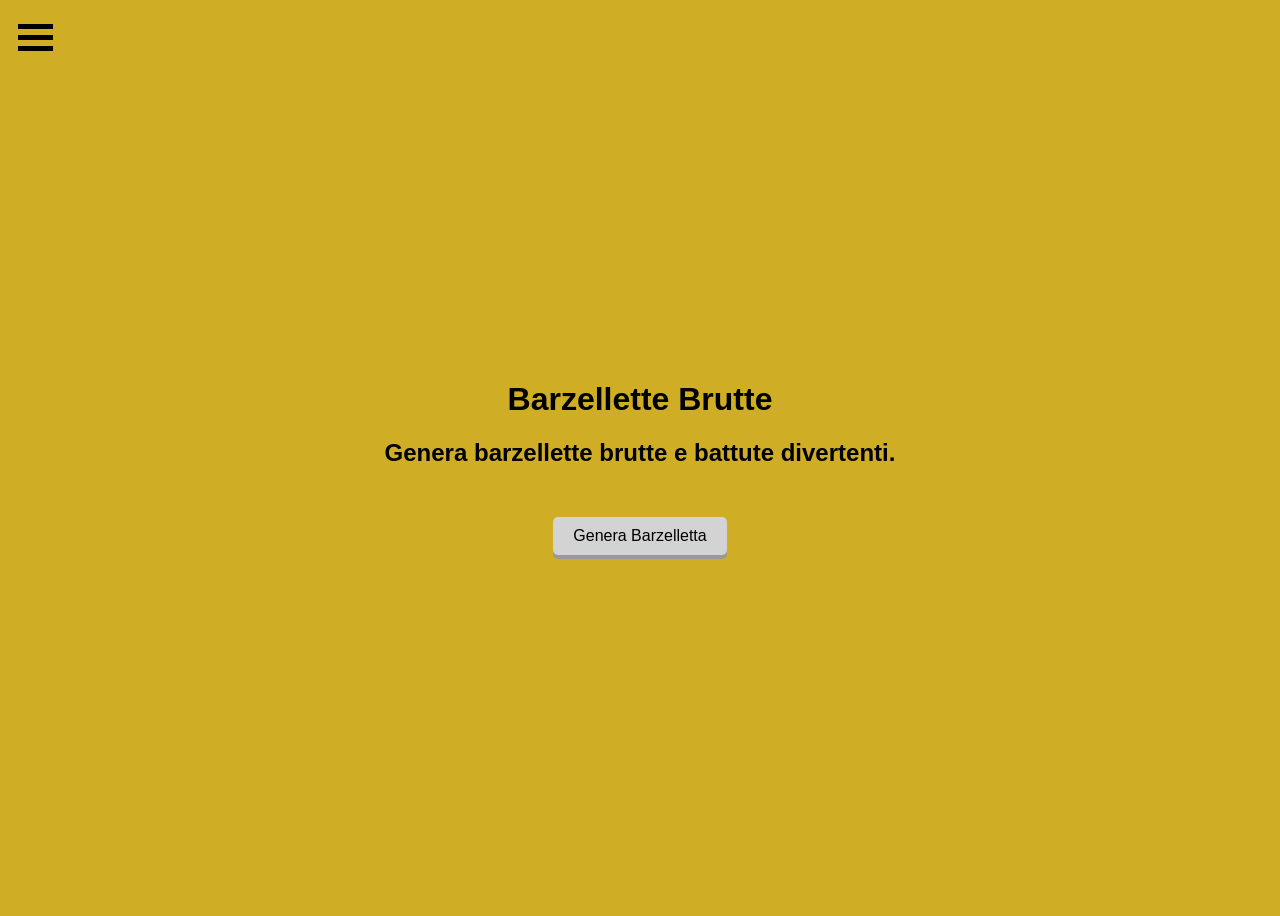
==== index.html @ 1746b059 "Merge pull request #1 from AmazingCreatures/main Merge" ====
<!DOCTYPE html>
<html lang="it">
<head>
    <meta charset="UTF-8">
    <meta http-equiv="X-UA-Compatible" content="IE=edge">
    <meta name="viewport" content="width=device-width, initial-scale=1.0">
    <meta name="description" content="barzellette brutte divertenti freddure squallide.">
    <title>Barzellette Brutte – Battute divertenti in un click</title>
    <link rel="stylesheet" type="text/css" href="style.css">
    <link rel="icon" href="https://raw.githubusercontent.com/AmazingCreatures/BarzelletteBrutte/main/favicon.ico" type="image/x-icon">
    <meta property="og:title" content="Barzellette Brutte">
    <meta property="og:type" content="website">
    <meta property="og:url" content="https://barzellettebrutte.it">
    <meta property="og:image" content="https://raw.githubusercontent.com/AmazingCreatures/BarzelletteBrutte/main/Logo.jpg">
    <meta property="og:description" content="Barzellette Brutte, freddure e battute divertenti">
    <script type="application/ld+json">
    {
      "@context": "https://schema.org",
      "@type": "Organization",
      "url": "https://barzellettebrutte.it",
      "logo": "https://raw.githubusercontent.com/AmazingCreatures/BarzelletteBrutte/main/favicon.ico"
    }
    </script>
</head>
<body>
    <div class="menu-container">
    <div class="menu-button" onclick="toggleMenu()">
        <div class="bar1"></div>
        <div class="bar2"></div>
        <div class="bar3"></div>
    </div>
    <div id="menu" class="menu">
        <a href="index.html">Home</a>
        <a href="books.html">Libri</a>
        <a href="merch.html">Merchandise</a>
    </div>
</div>
    
    <div class="container">
        <div class="title-subtitle">
            <h1>Barzellette Brutte</h1>
            <h2>Genera barzellette brutte e battute divertenti.</h2>
        </div>
        <div class="button-container">
            <button onclick="showMessage()">Genera Barzelletta</button>
            <div id="message"></div>
        </div>
    </div>
    

    <script>
        async function readTextFile(file) {
            const response = await fetch(file);
            const text = await response.text();
            return text.split('\n');
        }

        async function showMessage() {
            const phrases = await readTextFile('barzellette.txt');
            const randomIndex = Math.floor(Math.random() * phrases.length);
            const message = phrases[randomIndex].trim();

            const messageElement = document.getElementById('message');
            messageElement.textContent = message;
            messageElement.style.display = 'block';
        }
    </script>
</body>
</html>
---- style.css ----
body {
    font-family: Arial, sans-serif;
    background-color: #cfad25; /* Cambia il colore di sfondo a giallo pastello */  /* altro colore esadecimale: FFCC00 */
}

button {
    padding: 10px 20px;
    font-size: 16px;
    cursor: pointer;
    background-color: #D3D3D3; /* Light gray */
    color: black; /* Changed text color to black */
    border: none;
    border-radius: 5px;
    box-shadow: 0 4px #999;
}

button:hover {
    background-color: #C0C0C0; /* Slightly darker gray for hover effect */
}

button:active {
    background-color: #A9A9A9; /* Even darker gray for active state */
    box-shadow: 0 2px #666;
    transform: translateY(2px);
}

#message {
    display: none;
    margin-top: 20px;
    font-size: 20px;
    color: #333;
    text-align: center; /* Aggiunge centratura al testo del messaggio */
    width: 100%; /* Assicura che il messaggio prenda tutta la larghezza del contenitore */
}

.container {
    display: flex;
    justify-content: center;
    align-items: center;
    height: 100vh; /* Imposta l'altezza della pagina uguale all'altezza della viewport */
    flex-direction: column; /* Dispone il contenuto in colonna */
}

h1 {
    text-align: center;
    margin-top: 20px;
}

h2 {
    text-align: center;
    margin-top: 10px;
}

.title-subtitle {
    text-align: center;
    margin-bottom: 30px; /* Aggiunge spazio tra il titolo/sottotitolo e il bottone */
}

.button-container {
    display: flex;
    flex-direction: column;
    align-items: center;
}

/* Menù a tendina per navigare nelle sezioni del sito */
.menu-container {
    position: relative;
    width: 100%;
}

.menu-button {
    position: absolute;
    top: 10px;
    left: 10px;
    cursor: pointer;
}

.menu-button .bar1, .menu-button .bar2, .menu-button .bar3 {
    width: 35px;
    height: 5px;
    background-color: black;
    margin: 6px 0;
    transition: 0.4s;
}

.menu {
    position: fixed;
    top: 0;
    left: -250px;
    width: 250px;
    height: 100%;
    background-color: #333;
    overflow-x: hidden;
    transition: 0.5s;
    opacity: 0;
}

.menu a {
    padding: 10px 15px;
    text-decoration: none;
    font-size: 25px;
    color: white;
    display: block;
    transition: 0.3s;
}

.menu a:hover {
    background-color: #575757;
}
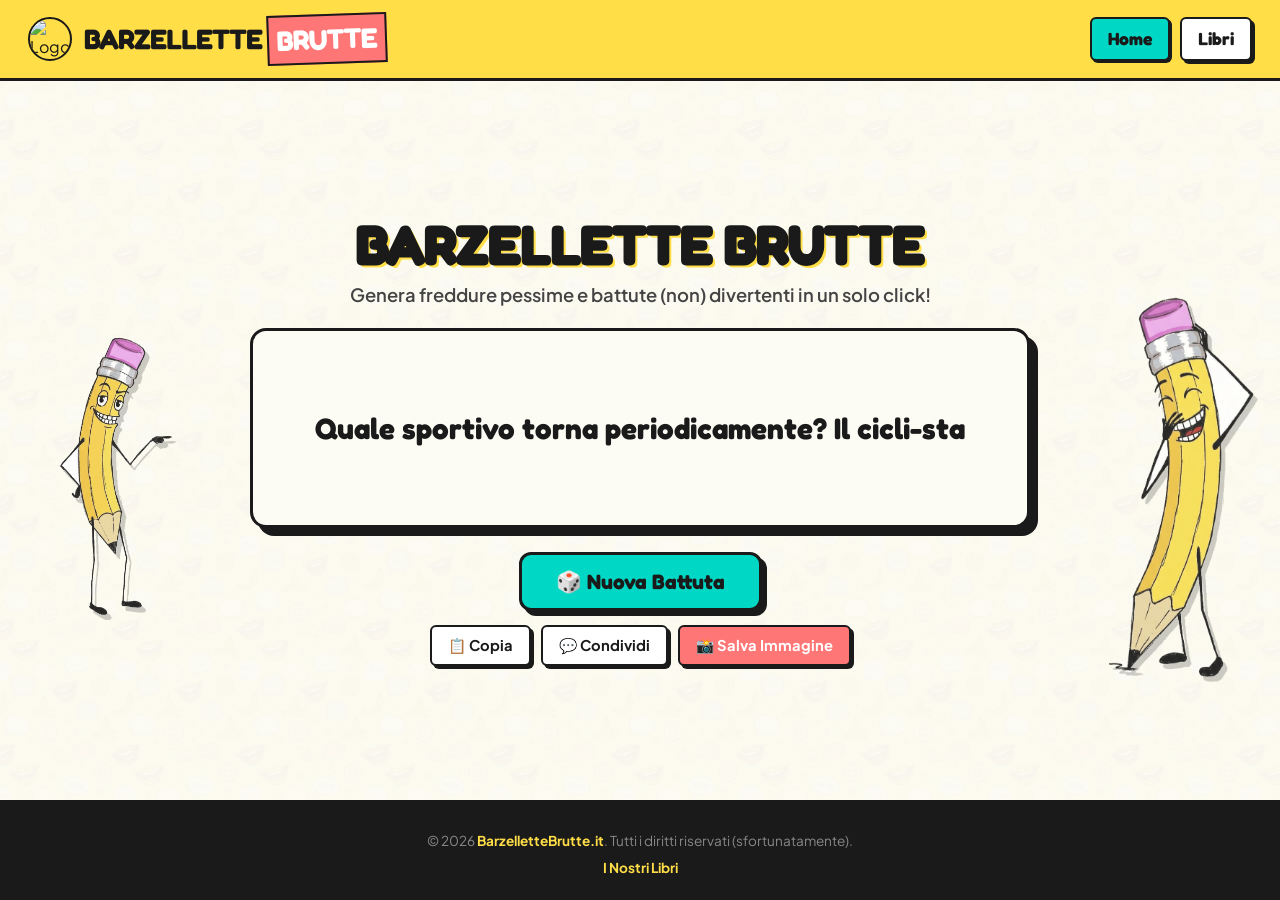
==== commit a80676be: "Revisione completa" ====
--- a/index.html
+++ b/index.html
@@ -1,18 +1,35 @@
 <!DOCTYPE html>
 <html lang="it">
 <head>
+    <!-- Banner per Consenso Cookies -->
+    <script id="usercentrics-cmp" src="https://app.usercentrics.eu/browser-ui/latest/loader.js" data-settings-id="cftNbXEeNOB7G-" async></script>
+
+    <!-- Google tag (gtag.js) -->
+    <script async src="https://www.googletagmanager.com/gtag/js?id=G-8D6NJQJT3Z"></script>
+    <script>
+    window.dataLayer = window.dataLayer || [];
+    function gtag(){dataLayer.push(arguments);}
+    gtag('js', new Date());
+    gtag('config', 'G-8D6NJQJT3Z');
+    </script>
+
     <meta charset="UTF-8">
     <meta http-equiv="X-UA-Compatible" content="IE=edge">
-    <meta name="viewport" content="width=device-width, initial-scale=1.0">
-    <meta name="description" content="barzellette brutte divertenti freddure squallide.">
+    <meta name="viewport" content="width=device-width, initial-scale=1.0, viewport-fit=cover">
+    <meta name="description" content="Generatore di barzellette brutte, battute divertenti in un click, freddure squallide e battute tristi.">
     <title>Barzellette Brutte – Battute divertenti in un click</title>
+    
     <link rel="stylesheet" type="text/css" href="style.css">
-    <link rel="icon" href="https://raw.githubusercontent.com/AmazingCreatures/BarzelletteBrutte/main/favicon.ico" type="image/x-icon">
+    <link rel="icon" href="favicon.ico" type="image/x-icon">
+    
+    <!-- OpenGraph per condivisione social -->
     <meta property="og:title" content="Barzellette Brutte">
     <meta property="og:type" content="website">
     <meta property="og:url" content="https://barzellettebrutte.it">
-    <meta property="og:image" content="https://raw.githubusercontent.com/AmazingCreatures/BarzelletteBrutte/main/Logo.jpg">
-    <meta property="og:description" content="Barzellette Brutte, freddure e battute divertenti">
+    <meta property="og:image" content="Logo.jpg">
+    <meta property="og:description" content="Barzellette Brutte, freddure e battute divertenti in un click!">
+    
+    <!-- Schema.org JSON-LD -->
     <script type="application/ld+json">
     {
       "@context": "https://schema.org",
@@ -22,48 +39,76 @@
     }
     </script>
 </head>
+
 <body>
-    <div class="menu-container">
-    <div class="menu-button" onclick="toggleMenu()">
-        <div class="bar1"></div>
-        <div class="bar2"></div>
-        <div class="bar3"></div>
+    <!-- Intestazione con pulsanti visibili -->
+    <header>
+        <div class="logo-container">
+            <img src="Logo.jpg" alt="Logo Barzellette Brutte" class="logo-img">
+            <a href="index.html" class="site-title">Barzellette <span>Brutte</span></a>
+        </div>
+        
+        <nav class="nav-links">
+            <a href="index.html" class="nav-link active">Home</a>
+            <a href="libri.html" class="nav-link">Libri</a>
+        </nav>
+    </header>
+
+    <!-- Matite Mascotte Laterali Scontornate nello Sfondo -->
+    <div class="mascot-side mascot-left">
+        <img src="matita_sinistra.png" alt="Mascotte Matita che indica la battuta" class="mascot-img">
     </div>
-    <div id="menu" class="menu">
-        <a href="index.html">Home</a>
-        <a href="books.html">Libri</a>
-        <a href="merch.html">Merchandise</a>
+    <div class="mascot-side mascot-right">
+        <img src="matita_destra.png" alt="Mascotte Matita che ride" class="mascot-img">
     </div>
-</div>
-    
-    <div class="container">
+
+    <!-- Contenuto Principale: Semplificato, Accattivante e Focalizzato -->
+    <main class="main-wrapper">
+
         <div class="title-subtitle">
             <h1>Barzellette Brutte</h1>
-            <h2>Genera barzellette brutte e battute divertenti.</h2>
+            <h2>Genera freddure pessime e battute (non) divertenti in un solo click!</h2>
         </div>
-        <div class="button-container">
-            <button onclick="showMessage()">Genera Barzelletta</button>
-            <div id="message"></div>
+
+        <!-- Scheda Pulita della Battuta -->
+        <div class="joke-card-clean">
+            <div id="message" class="joke-display">
+                <span class="placeholder-text">Caricamento della battuta...</span>
+            </div>
         </div>
-    </div>
-    
 
-    <script>
-        async function readTextFile(file) {
-            const response = await fetch(file);
-            const text = await response.text();
-            return text.split('\n');
-        }
+        <!-- Area Azioni Semplificata -->
+        <div class="actions-container">
+            <!-- Pulsante Principale Protagonista -->
+            <button class="btn btn-hero" onclick="showMessage()" title="Genera un'altra freddura">
+                <span>🎲 Nuova Battuta</span>
+            </button>
 
-        async function showMessage() {
-            const phrases = await readTextFile('barzellette.txt');
-            const randomIndex = Math.floor(Math.random() * phrases.length);
-            const message = phrases[randomIndex].trim();
+            <!-- Pulsanti Secondari Compatti -->
+            <div class="subtle-actions">
+                <button class="btn btn-subtle" onclick="copyJoke()" title="Copia negli appunti">
+                    <span>📋 Copia</span>
+                </button>
+                <button class="btn btn-subtle" onclick="shareJoke()" title="Condividi su WhatsApp o Social">
+                    <span>💬 Condividi</span>
+                </button>
+                <button class="btn btn-subtle btn-coral" onclick="downloadJokeImage()" title="Salva come immagine grafica">
+                    <span>📸 Salva Immagine</span>
+                </button>
+            </div>
+        </div>
 
-            const messageElement = document.getElementById('message');
-            messageElement.textContent = message;
-            messageElement.style.display = 'block';
-        }
-    </script>
+    </main>
+
+    <!-- Toast Notification -->
+    <div id="toast" class="toast">Testo copiato con successo! 📋</div>
+
+    <footer>
+        <p>&copy; 2026 <a href="index.html">BarzelletteBrutte.it</a>. Tutti i diritti riservati (sfortunatamente).</p>
+        <p><a href="libri.html">I Nostri Libri</a></p>
+    </footer>
+
+    <script src="barzellette_data.js"></script>
+    <script src="script.js"></script>
 </body>
 </html>
--- a/style.css
+++ b/style.css
@@ -1,109 +1,654 @@
-body {
-    font-family: Arial, sans-serif;
-    background-color: #cfad25; /* Cambia il colore di sfondo a giallo pastello */  /* altro colore esadecimale: FFCC00 */
-}
-
-button {
-    padding: 10px 20px;
-    font-size: 16px;
-    cursor: pointer;
-    background-color: #D3D3D3; /* Light gray */
-    color: black; /* Changed text color to black */
-    border: none;
-    border-radius: 5px;
-    box-shadow: 0 4px #999;
-}
-
-button:hover {
-    background-color: #C0C0C0; /* Slightly darker gray for hover effect */
-}
-
-button:active {
-    background-color: #A9A9A9; /* Even darker gray for active state */
-    box-shadow: 0 2px #666;
-    transform: translateY(2px);
-}
-
-#message {
-    display: none;
-    margin-top: 20px;
-    font-size: 20px;
-    color: #333;
-    text-align: center; /* Aggiunge centratura al testo del messaggio */
-    width: 100%; /* Assicura che il messaggio prenda tutta la larghezza del contenitore */
-}
-
-.container {
-    display: flex;
-    justify-content: center;
-    align-items: center;
-    height: 100vh; /* Imposta l'altezza della pagina uguale all'altezza della viewport */
-    flex-direction: column; /* Dispone il contenuto in colonna */
-}
-
-h1 {
-    text-align: center;
-    margin-top: 20px;
-}
-
-h2 {
-    text-align: center;
-    margin-top: 10px;
-}
-
-.title-subtitle {
-    text-align: center;
-    margin-bottom: 30px; /* Aggiunge spazio tra il titolo/sottotitolo e il bottone */
-}
-
-.button-container {
-    display: flex;
-    flex-direction: column;
-    align-items: center;
-}
-
-/* Menù a tendina per navigare nelle sezioni del sito */
-.menu-container {
-    position: relative;
-    width: 100%;
-}
-
-.menu-button {
-    position: absolute;
-    top: 10px;
-    left: 10px;
-    cursor: pointer;
-}
-
-.menu-button .bar1, .menu-button .bar2, .menu-button .bar3 {
-    width: 35px;
-    height: 5px;
-    background-color: black;
-    margin: 6px 0;
-    transition: 0.4s;
-}
-
-.menu {
-    position: fixed;
-    top: 0;
-    left: -250px;
-    width: 250px;
-    height: 100%;
-    background-color: #333;
-    overflow-x: hidden;
-    transition: 0.5s;
-    opacity: 0;
-}
-
-.menu a {
-    padding: 10px 15px;
-    text-decoration: none;
-    font-size: 25px;
-    color: white;
-    display: block;
-    transition: 0.3s;
-}
-
-.menu a:hover {
-    background-color: #575757;
-}
+/* ==========================================================================
+   BARZELLETTE BRUTTE v04 - DESIGN SYSTEM COMIC MINIMAL
+   Palette e texture originali da z_Altre Proposte, interfaccia snella e pulita
+   ========================================================================== */
+
+@import url('https://fonts.googleapis.com/css2?family=Fredoka:wght@400;600;700;800&family=Plus+Jakarta+Sans:wght@500;600;700;800&display=swap');
+
+:root {
+    /* Color Palette Ufficiale da z_Altre Proposte */
+    --primary: #FFDE47;          /* Comic Yellow */
+    --primary-hover: #F2D022;
+    --secondary: #FF7676;        /* Coral / Red */
+    --secondary-hover: #E05C5C;
+    --accent: #00D7C4;           /* Cyan / Teal */
+    --accent-hover: #00BCA9;
+    --bg-page: #FCFBF4;          /* Warm White */
+    --text-dark: #1A1A1A;        /* Deep Charcoal */
+    --text-light: #FFFFFF;
+    
+    /* Bordi & Ombre Neo-Brutaliste */
+    --border-thick: 3.5px solid #1A1A1A;
+    --border-thin: 2px solid #1A1A1A;
+    --shadow-flat: 5px 5px 0px #1A1A1A;
+    --shadow-flat-sm: 3px 3px 0px #1A1A1A;
+    --shadow-flat-lg: 8px 8px 0px #1A1A1A;
+    
+    /* Tipografia */
+    --font-sans: 'Plus Jakarta Sans', sans-serif;
+    --font-comic: 'Fredoka', cursive, sans-serif;
+}
+
+*, *::before, *::after {
+    box-sizing: border-box;
+    margin: 0;
+    padding: 0;
+    -webkit-tap-highlight-color: transparent;
+}
+
+body {
+    background-color: var(--primary);
+    background-image: linear-gradient(rgba(252, 251, 244, 0.9), rgba(252, 251, 244, 0.9)), url('bg_comic.jpg');
+    background-repeat: repeat;
+    background-size: 250px;
+    font-family: var(--font-sans);
+    color: var(--text-dark);
+    min-height: 100vh;
+    display: flex;
+    flex-direction: column;
+    overflow-x: hidden;
+    line-height: 1.5;
+}
+
+/* ==========================================================================
+   HEADER CON TASTI VISIBILI
+   ========================================================================== */
+header {
+    background-color: var(--primary);
+    border-bottom: var(--border-thick);
+    padding: 14px 28px;
+    display: flex;
+    justify-content: space-between;
+    align-items: center;
+    position: sticky;
+    top: 0;
+    z-index: 100;
+}
+
+.logo-container {
+    display: flex;
+    align-items: center;
+    gap: 12px;
+}
+
+.logo-img {
+    width: 44px;
+    height: 44px;
+    border-radius: 50%;
+    border: var(--border-thin);
+    object-fit: cover;
+}
+
+.site-title {
+    font-family: var(--font-comic);
+    font-weight: 800;
+    font-size: 1.75rem;
+    color: var(--text-dark);
+    text-decoration: none;
+    text-transform: uppercase;
+    letter-spacing: -1px;
+    display: flex;
+    align-items: center;
+    gap: 5px;
+}
+
+.site-title span {
+    background-color: var(--secondary);
+    color: var(--text-light);
+    padding: 2px 8px;
+    border: var(--border-thin);
+    transform: rotate(-2deg);
+    display: inline-block;
+}
+
+/* Navigazione Visibile */
+.nav-links {
+    display: flex;
+    align-items: center;
+    gap: 10px;
+}
+
+.nav-link {
+    font-family: var(--font-comic);
+    font-size: 1.1rem;
+    font-weight: 700;
+    text-decoration: none;
+    color: var(--text-dark);
+    padding: 7px 16px;
+    border-radius: 6px;
+    border: var(--border-thin);
+    background-color: var(--text-light);
+    box-shadow: var(--shadow-flat-sm);
+    transition: transform 0.1s, box-shadow 0.1s, background-color 0.1s;
+    display: inline-flex;
+    align-items: center;
+    justify-content: center;
+}
+
+.nav-link:hover {
+    background-color: var(--accent);
+    transform: translate(-1px, -1px);
+    box-shadow: 4px 4px 0px var(--text-dark);
+}
+
+.nav-link.active {
+    background-color: var(--accent);
+    box-shadow: 2px 2px 0px var(--text-dark);
+}
+
+@media (max-width: 650px) {
+    header {
+        flex-direction: column;
+        gap: 10px;
+        padding: 10px 14px;
+    }
+    .logo-img {
+        width: 38px;
+        height: 38px;
+    }
+    .site-title {
+        font-size: clamp(1.35rem, 5.5vw, 1.75rem);
+    }
+    .nav-links {
+        width: 100%;
+        justify-content: center;
+        gap: 8px;
+    }
+    .nav-link {
+        font-size: 0.95rem;
+        padding: 8px 12px;
+        min-height: 42px;
+        flex: 1;
+        text-align: center;
+    }
+}
+
+/* ==========================================================================
+   MASCOTTE MATITE LATERALI SULLO SFONDO (SCONTORNATE IN TRASPARENZA)
+   ========================================================================== */
+.mascot-side {
+    position: fixed;
+    top: 52%;
+    transform: translateY(-45%);
+    z-index: 2;
+    pointer-events: none;
+    width: 200px;
+    max-width: 16vw;
+    display: flex;
+    justify-content: center;
+    transition: opacity 0.3s ease, transform 0.3s ease;
+}
+
+.mascot-left {
+    left: 24px;
+}
+
+.mascot-right {
+    right: 24px;
+}
+
+.mascot-img {
+    width: 100%;
+    height: auto;
+    max-height: 460px;
+    object-fit: contain;
+    /* Immagine PNG con trasparenza nativa perfetta */
+    filter: drop-shadow(4px 5px 0px rgba(26, 26, 26, 0.25));
+}
+
+@media (max-width: 1320px) {
+    .mascot-side {
+        width: 150px;
+        opacity: 0.85;
+    }
+}
+
+@media (max-width: 1140px) {
+    /* Su schermi dove lo spazio laterale si restringe nascondi per non sovrapporsi ai contenuti */
+    .mascot-side {
+        display: none;
+    }
+}
+
+/* ==========================================================================
+   LAYOUT PRINCIPALE (PULITO, ARIOSO, ESSENZIALE)
+   ========================================================================== */
+.main-wrapper {
+    flex: 1;
+    max-width: 820px;
+    width: 100%;
+    margin: 0 auto;
+    padding: 35px 20px;
+    position: relative;
+    z-index: 10;
+    display: flex;
+    flex-direction: column;
+    align-items: center;
+    justify-content: center;
+    text-align: center;
+}
+
+.title-subtitle {
+    margin-bottom: 20px;
+}
+
+.title-subtitle h1 {
+    font-family: var(--font-comic);
+    font-size: clamp(2.4rem, 5.5vw, 3.4rem);
+    font-weight: 900;
+    text-transform: uppercase;
+    letter-spacing: -1px;
+    text-shadow: 3px 3px 0px var(--primary);
+    -webkit-text-stroke: 2px var(--text-dark);
+    color: var(--text-dark);
+    line-height: 1.1;
+    margin-bottom: 6px;
+}
+
+.title-subtitle h2 {
+    font-family: var(--font-sans);
+    font-size: clamp(1rem, 2.5vw, 1.15rem);
+    font-weight: 600;
+    color: #444;
+}
+
+/* ==========================================================================
+   SCHEDA BATTUTA (SINGOLA, PULITA, SENZA TASCHE O BARRE DI TROPPO)
+   ========================================================================== */
+.joke-card-clean {
+    background-color: var(--bg-page);
+    border: var(--border-thick);
+    box-shadow: var(--shadow-flat-lg);
+    width: 100%;
+    border-radius: 16px;
+    padding: 45px 35px;
+    margin-bottom: 24px;
+    min-height: 200px;
+    display: flex;
+    align-items: center;
+    justify-content: center;
+    position: relative;
+    transition: transform 0.15s ease;
+}
+
+.joke-display {
+    font-family: var(--font-comic);
+    font-size: clamp(1.35rem, 3.4vw, 1.85rem);
+    font-weight: 700;
+    text-align: center;
+    width: 100%;
+    line-height: 1.45;
+    color: var(--text-dark);
+    word-break: break-word;
+    transition: opacity 0.2s ease, transform 0.2s ease;
+}
+
+.joke-display.fade-out {
+    opacity: 0;
+    transform: translateY(8px) scale(0.98);
+}
+
+.joke-display.fade-in {
+    opacity: 1;
+    transform: translateY(0) scale(1);
+    animation: popIn 0.25s ease-out;
+}
+
+@keyframes popIn {
+    0% { opacity: 0; transform: scale(0.96); }
+    100% { opacity: 1; transform: scale(1); }
+}
+
+.placeholder-text {
+    color: #888;
+    font-style: italic;
+    font-size: 1.25rem;
+}
+
+/* ==========================================================================
+   SEZIONE AZIONI (PULITA & GERARCHICA)
+   ========================================================================== */
+.actions-container {
+    display: flex;
+    flex-direction: column;
+    align-items: center;
+    gap: 14px;
+    width: 100%;
+}
+
+/* Base Buttons */
+.btn {
+    font-family: var(--font-comic);
+    font-weight: 700;
+    cursor: pointer;
+    display: inline-flex;
+    align-items: center;
+    justify-content: center;
+    gap: 8px;
+    transition: transform 0.1s, box-shadow 0.1s;
+    user-select: none;
+    text-decoration: none;
+}
+
+/* Tasto Principale Protagonista: Nuova Battuta */
+.btn-hero {
+    background-color: var(--accent);
+    color: var(--text-dark);
+    font-size: 1.3rem;
+    padding: 14px 34px;
+    border: var(--border-thick);
+    border-radius: 12px;
+    box-shadow: var(--shadow-flat);
+}
+
+.btn-hero:hover {
+    background-color: var(--accent-hover);
+    transform: translate(-2px, -2px);
+    box-shadow: var(--shadow-flat-lg);
+}
+
+.btn-hero:active {
+    transform: translate(2px, 2px);
+    box-shadow: var(--shadow-flat-sm);
+}
+
+/* Riga Bottoni Secondari (Copia, Condividi, Salva Immagine) */
+.subtle-actions {
+    display: flex;
+    gap: 10px;
+    flex-wrap: wrap;
+    justify-content: center;
+    align-items: center;
+}
+
+.btn-subtle {
+    background-color: var(--text-light);
+    color: var(--text-dark);
+    font-family: var(--font-sans);
+    font-size: 0.92rem;
+    font-weight: 700;
+    padding: 9px 16px;
+    border: var(--border-thin);
+    border-radius: 6px;
+    box-shadow: var(--shadow-flat-sm);
+}
+
+.btn-subtle:hover {
+    background-color: #F0EFE6;
+    transform: translate(-1px, -1px);
+    box-shadow: 4px 4px 0px var(--text-dark);
+}
+
+.btn-subtle:active {
+    transform: translate(1px, 1px);
+    box-shadow: 1px 1px 0px var(--text-dark);
+}
+
+.btn-coral {
+    background-color: var(--secondary);
+    color: var(--text-light);
+}
+
+.btn-coral:hover {
+    background-color: var(--secondary-hover);
+}
+
+@media (max-width: 600px) {
+    .main-wrapper {
+        padding: 22px 16px;
+    }
+    .title-subtitle h1 {
+        font-size: clamp(2rem, 7vw, 2.5rem);
+    }
+    .joke-card-clean {
+        padding: 28px 18px;
+        min-height: 160px;
+        border-radius: 14px;
+        box-shadow: 6px 6px 0px var(--text-dark);
+    }
+    .btn-hero {
+        width: 100%;
+        font-size: 1.2rem;
+        padding: 13px 20px;
+        min-height: 52px;
+    }
+    .subtle-actions {
+        width: 100%;
+        display: grid;
+        grid-template-columns: 1fr 1fr 1.25fr;
+        gap: 8px;
+    }
+    .btn-subtle {
+        padding: 10px 6px;
+        font-size: 0.82rem;
+        min-height: 44px;
+        white-space: nowrap;
+        text-align: center;
+    }
+}
+
+@media (max-width: 380px) {
+    .subtle-actions {
+        grid-template-columns: 1fr 1fr;
+    }
+    .btn-subtle:last-child {
+        grid-column: span 2;
+    }
+}
+
+/* ==========================================================================
+   TOAST NOTIFICATION
+   ========================================================================== */
+.toast {
+    position: fixed;
+    bottom: -100px;
+    left: 50%;
+    transform: translateX(-50%);
+    background-color: var(--text-dark);
+    color: var(--text-light);
+    padding: 12px 24px;
+    border-radius: 8px;
+    border: var(--border-thin);
+    box-shadow: var(--shadow-flat);
+    font-family: var(--font-comic);
+    font-weight: 700;
+    z-index: 1000;
+    transition: bottom 0.3s cubic-bezier(0.175, 0.885, 0.32, 1.275);
+}
+
+.toast.show {
+    bottom: 30px;
+}
+
+/* ==========================================================================
+   FOOTER
+   ========================================================================== */
+footer {
+    background-color: var(--text-dark);
+    color: #888;
+    border-top: var(--border-thick);
+    padding: 22px 20px calc(22px + env(safe-area-inset-bottom, 0px));
+    text-align: center;
+    font-size: 0.85rem;
+    margin-top: auto;
+    width: 100%;
+}
+
+footer a {
+    color: var(--primary);
+    text-decoration: none;
+    font-weight: 700;
+}
+
+footer a:hover {
+    text-decoration: underline;
+}
+
+footer p {
+    margin-top: 6px;
+}
+
+/* ==========================================================================
+   PAGINE LIBRI & MERCHANDISE
+   ========================================================================== */
+.books-grid {
+    display: grid;
+    grid-template-columns: 1fr;
+    gap: 25px;
+    width: 100%;
+}
+
+@media(min-width: 768px) {
+    .books-grid {
+        grid-template-columns: 1fr 1fr;
+    }
+}
+
+.book-card {
+    background-color: var(--bg-page);
+    border: var(--border-thick);
+    box-shadow: var(--shadow-flat);
+    border-radius: 12px;
+    padding: 20px;
+    display: flex;
+    flex-direction: column;
+    gap: 15px;
+    align-items: center;
+    text-align: center;
+    transition: transform 0.2s ease;
+}
+
+.book-card:hover {
+    transform: translateY(-4px);
+    box-shadow: var(--shadow-flat-lg);
+}
+
+.book-cover-container {
+    width: 140px;
+    height: 200px;
+    perspective: 1000px;
+}
+
+.book-cover-img {
+    width: 100%;
+    height: 100%;
+    object-fit: cover;
+    border: var(--border-thin);
+    box-shadow: 4px 4px 0px rgba(0,0,0,0.15);
+    border-radius: 4px;
+    transition: transform 0.3s;
+}
+
+.book-card:hover .book-cover-img {
+    transform: rotateY(-8deg) scale(1.04);
+}
+
+.book-card-title {
+    font-family: var(--font-comic);
+    font-size: 1.3rem;
+    font-weight: 800;
+    color: var(--text-dark);
+    margin-top: 5px;
+}
+
+.book-card-desc {
+    font-family: var(--font-sans);
+    font-size: 0.95rem;
+    color: #444;
+    line-height: 1.4;
+    flex: 1;
+}
+
+.book-cta {
+    width: 100%;
+    text-align: center;
+}
+
+.book-cta .btn {
+    background-color: var(--primary);
+    color: var(--text-dark);
+    padding: 12px 24px;
+    min-height: 44px;
+    border: var(--border-thin);
+    border-radius: 6px;
+    box-shadow: var(--shadow-flat-sm);
+    font-family: var(--font-sans);
+    font-weight: 800;
+    text-transform: uppercase;
+    font-size: 0.9rem;
+    display: inline-flex;
+    align-items: center;
+    justify-content: center;
+}
+
+.book-cta .btn:hover {
+    background-color: var(--primary-hover);
+    transform: translate(-1px, -1px);
+    box-shadow: 4px 4px 0px var(--text-dark);
+}
+
+/* Merchandise Section */
+.merch-promo-card {
+    background-color: var(--bg-page);
+    border: var(--border-thick);
+    box-shadow: var(--shadow-flat);
+    border-radius: 12px;
+    padding: 30px;
+    width: 100%;
+    display: flex;
+    flex-direction: column;
+    gap: 25px;
+    align-items: center;
+}
+
+@media (min-width: 768px) {
+    .merch-promo-card {
+        flex-direction: row;
+        align-items: flex-start;
+        text-align: left;
+    }
+}
+
+.merch-visual {
+    flex: 1;
+    max-width: 320px;
+}
+
+.merch-img {
+    width: 100%;
+    border-radius: 8px;
+    border: var(--border-thin);
+    box-shadow: 4px 4px 0px var(--text-dark);
+}
+
+.merch-details {
+    flex: 1.5;
+    display: flex;
+    flex-direction: column;
+    gap: 14px;
+}
+
+.merch-badge {
+    background-color: var(--accent);
+    color: var(--text-dark);
+    font-family: var(--font-comic);
+    font-weight: 700;
+    font-size: 0.85rem;
+    padding: 4px 12px;
+    border: var(--border-thin);
+    border-radius: 20px;
+    align-self: flex-start;
+    text-transform: uppercase;
+}
+
+.merch-details h3 {
+    font-family: var(--font-comic);
+    font-size: 1.8rem;
+    font-weight: 800;
+    line-height: 1.1;
+}
+
+.merch-details p {
+    color: #444;
+    font-size: 1rem;
+}
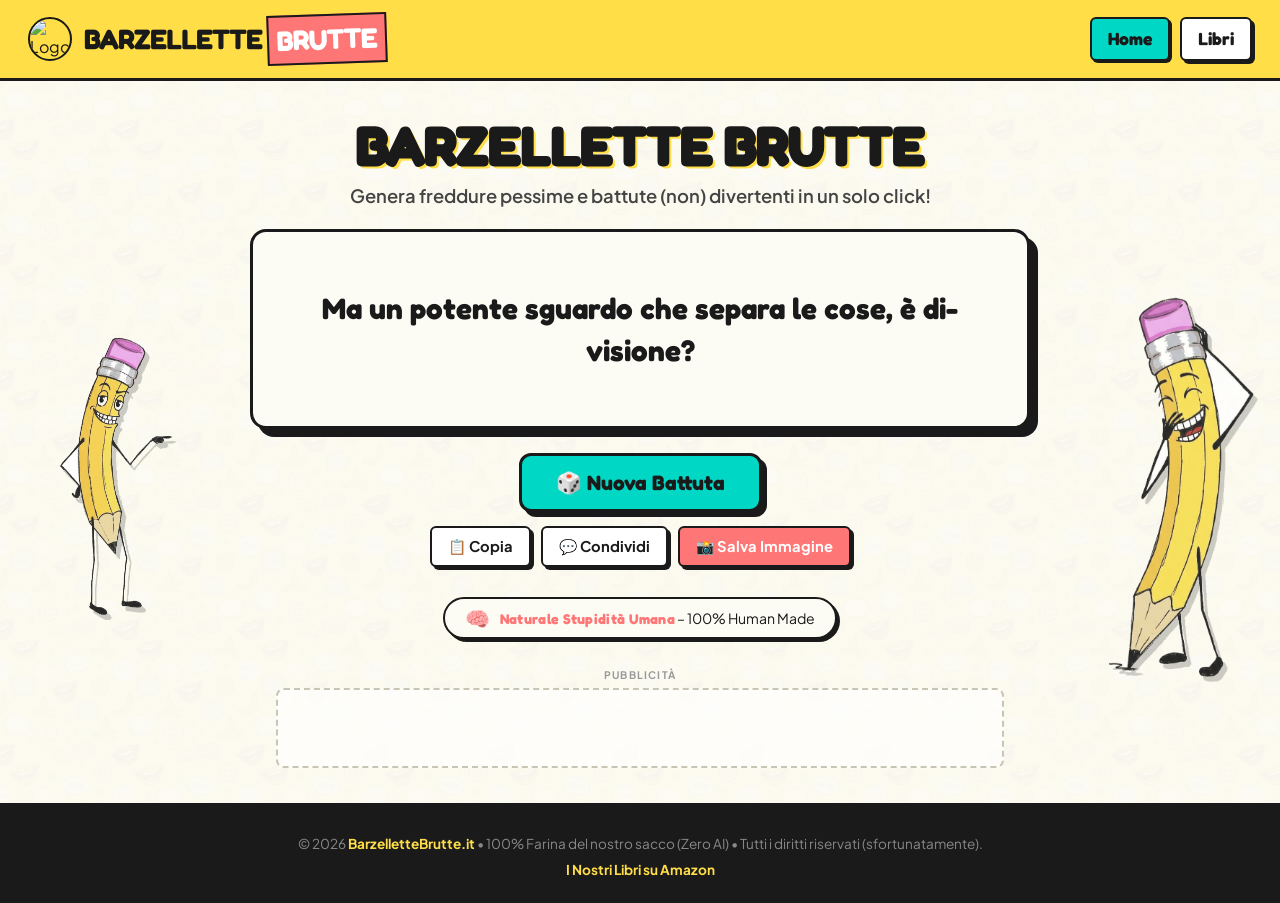
==== commit 7a2533ec: "Aggiunta banner AdSense e disclaimer no AI" ====
--- a/index.html
+++ b/index.html
@@ -13,29 +13,58 @@
     gtag('config', 'G-8D6NJQJT3Z');
     </script>
 
+    <!-- Google AdSense -->
+    <script async src="https://pagead2.googlesyndication.com/pagead/js/adsbygoogle.js?client=ca-pub-6988796355000399" crossorigin="anonymous"></script>
+
     <meta charset="UTF-8">
     <meta http-equiv="X-UA-Compatible" content="IE=edge">
     <meta name="viewport" content="width=device-width, initial-scale=1.0, viewport-fit=cover">
-    <meta name="description" content="Generatore di barzellette brutte, battute divertenti in un click, freddure squallide e battute tristi.">
-    <title>Barzellette Brutte – Battute divertenti in un click</title>
+    
+    <!-- SEO Primario: Titolo, Descrizione e Canonical -->
+    <title>Barzellette Brutte – La Raccolta Ufficiale di Freddure e Battute Tristi</title>
+    <meta name="description" content="Oltre 1000 barzellette brutte, freddure squallide, giochi di parole e battute tristi. Clicca e genera subito la tua dose di battute non divertenti!">
+    <meta name="keywords" content="barzellette brutte, freddure, battute tristi, battute squallide, battute divertenti, dad joke italiani">
+    <link rel="canonical" href="https://barzellettebrutte.it/">
+    <meta name="robots" content="index, follow">
     
     <link rel="stylesheet" type="text/css" href="style.css">
     <link rel="icon" href="favicon.ico" type="image/x-icon">
     
-    <!-- OpenGraph per condivisione social -->
-    <meta property="og:title" content="Barzellette Brutte">
+    <!-- OpenGraph per Social (Facebook, WhatsApp, Telegram, LinkedIn) -->
+    <meta property="og:title" content="Barzellette Brutte – La Raccolta Ufficiale">
     <meta property="og:type" content="website">
-    <meta property="og:url" content="https://barzellettebrutte.it">
-    <meta property="og:image" content="Logo.jpg">
-    <meta property="og:description" content="Barzellette Brutte, freddure e battute divertenti in un click!">
+    <meta property="og:url" content="https://barzellettebrutte.it/">
+    <meta property="og:image" content="https://barzellettebrutte.it/Logo.jpg">
+    <meta property="og:description" content="Oltre 1000 barzellette brutte, freddure squallide e battute tristi in un click.">
+    <meta property="og:site_name" content="Barzellette Brutte">
     
-    <!-- Schema.org JSON-LD -->
+    <!-- Twitter Card -->
+    <meta name="twitter:card" content="summary_large_image">
+    <meta name="twitter:title" content="Barzellette Brutte – Freddure e Battute">
+    <meta name="twitter:description" content="La raccolta ufficiale di barzellette brutte e freddure squallide in un click!">
+    <meta name="twitter:image" content="https://barzellettebrutte.it/Logo.jpg">
+    
+    <!-- Schema.org JSON-LD Dati Strutturati -->
     <script type="application/ld+json">
     {
       "@context": "https://schema.org",
-      "@type": "Organization",
-      "url": "https://barzellettebrutte.it",
-      "logo": "https://raw.githubusercontent.com/AmazingCreatures/BarzelletteBrutte/main/favicon.ico"
+      "@graph": [
+        {
+          "@type": "WebSite",
+          "@id": "https://barzellettebrutte.it/#website",
+          "url": "https://barzellettebrutte.it/",
+          "name": "Barzellette Brutte",
+          "description": "Il generatore ufficiale di barzellette brutte, freddure squallide e battute tristi.",
+          "inLanguage": "it-IT"
+        },
+        {
+          "@type": "Organization",
+          "@id": "https://barzellettebrutte.it/#organization",
+          "name": "Barzellette Brutte",
+          "url": "https://barzellettebrutte.it/",
+          "logo": "https://barzellettebrutte.it/Logo.jpg"
+        }
+      ]
     }
     </script>
 </head>
@@ -73,7 +102,7 @@
         <!-- Scheda Pulita della Battuta -->
         <div class="joke-card-clean">
             <div id="message" class="joke-display">
-                <span class="placeholder-text">Caricamento della battuta...</span>
+                Perché i pesci vivono nell'acqua salata? Perché il pepe li farebbe starnutire!
             </div>
         </div>
 
@@ -96,6 +125,28 @@
                     <span>📸 Salva Immagine</span>
                 </button>
             </div>
+
+            <!-- Badge 100% Human-Made (No-AI) -->
+            <div class="human-badge-pill" title="Nessuna Intelligenza Artificiale potrebbe concepire battute così brutte. Prodotto artigianale scritto, testato e fallito da esseri umani in carne ed ossa.">
+                <span class="pill-icon">🧠</span>
+                <span class="pill-text"><strong>Naturale Stupidità Umana</strong> – 100% Human Made</span>
+            </div>
+        </div>
+
+        <!-- Spazio Banner Pubblicitario (Piccolo e Non Invadente) -->
+        <div class="ad-banner-slot">
+            <span class="ad-label">Pubblicità</span>
+            <div class="ad-content-placeholder">
+                <!-- Annuncio Google AdSense Responsive -->
+                <ins class="adsbygoogle"
+                     style="display:block"
+                     data-ad-client="ca-pub-6988796355000399"
+                     data-ad-format="auto"
+                     data-full-width-responsive="true"></ins>
+                <script>
+                     (adsbygoogle = window.adsbygoogle || []).push({});
+                </script>
+            </div>
         </div>
 
     </main>
@@ -104,8 +155,8 @@
     <div id="toast" class="toast">Testo copiato con successo! 📋</div>
 
     <footer>
-        <p>&copy; 2026 <a href="index.html">BarzelletteBrutte.it</a>. Tutti i diritti riservati (sfortunatamente).</p>
-        <p><a href="libri.html">I Nostri Libri</a></p>
+        <p>&copy; 2026 <a href="index.html">BarzelletteBrutte.it</a> • 100% Farina del nostro sacco (Zero AI) • Tutti i diritti riservati (sfortunatamente).</p>
+        <p><a href="libri.html">I Nostri Libri su Amazon</a></p>
     </footer>
 
     <script src="barzellette_data.js"></script>
--- a/style.css
+++ b/style.css
@@ -437,6 +437,187 @@
 }
 
 /* ==========================================================================
+   BADGE 100% HUMAN-MADE / NO-AI (HOME & LIBRI)
+   ========================================================================== */
+.human-badge-pill {
+    margin-top: 16px;
+    background-color: var(--bg-page);
+    border: var(--border-thin);
+    box-shadow: var(--shadow-flat-sm);
+    border-radius: 50px;
+    padding: 9px 20px;
+    display: inline-flex;
+    align-items: center;
+    gap: 10px;
+    font-size: 0.88rem;
+    color: var(--text-dark);
+    line-height: 1.3;
+    transition: transform 0.15s ease, box-shadow 0.15s ease;
+    user-select: none;
+    max-width: 100%;
+}
+
+.human-badge-pill:hover {
+    transform: translateY(-2px);
+    box-shadow: 4px 4px 0px var(--text-dark);
+    background-color: #FFF;
+}
+
+.human-badge-pill .pill-icon {
+    font-size: 1.25rem;
+    line-height: 1;
+    display: inline-flex;
+}
+
+.human-badge-pill .pill-text strong {
+    color: var(--secondary);
+    font-family: var(--font-comic);
+    letter-spacing: 0.3px;
+}
+
+@media (max-width: 600px) {
+    .human-badge-pill {
+        border-radius: 12px;
+        padding: 10px 14px;
+        font-size: 0.82rem;
+        text-align: left;
+    }
+}
+
+/* Banner 100% Human-Made per la pagina Libri */
+.human-banner {
+    background-color: var(--bg-page);
+    border: var(--border-thick);
+    box-shadow: var(--shadow-flat);
+    border-radius: 14px;
+    padding: 24px 28px;
+    margin-bottom: 35px;
+    width: 100%;
+    position: relative;
+    text-align: center;
+    display: flex;
+    flex-direction: column;
+    align-items: center;
+    gap: 10px;
+}
+
+.human-banner-badge {
+    margin-bottom: 2px;
+}
+
+.badge-tag {
+    background-color: var(--primary);
+    color: var(--text-dark);
+    font-family: var(--font-comic);
+    font-weight: 800;
+    font-size: 0.85rem;
+    padding: 5px 14px;
+    border: var(--border-thin);
+    border-radius: 20px;
+    box-shadow: 2px 2px 0px var(--text-dark);
+    text-transform: uppercase;
+    display: inline-block;
+}
+
+.human-banner-title {
+    font-family: var(--font-comic);
+    font-size: 1.55rem;
+    font-weight: 800;
+    color: var(--text-dark);
+    line-height: 1.2;
+}
+
+.human-banner-text {
+    font-family: var(--font-sans);
+    font-size: 0.98rem;
+    color: #444;
+    max-width: 640px;
+    line-height: 1.5;
+}
+
+.human-banner-text strong {
+    color: var(--text-dark);
+    text-decoration: underline decoration-color(var(--secondary)) 2px;
+}
+
+@media (max-width: 600px) {
+    .human-banner {
+        padding: 20px 16px;
+        margin-bottom: 25px;
+    }
+    .human-banner-title {
+        font-size: 1.3rem;
+    }
+    .human-banner-text {
+        font-size: 0.9rem;
+    }
+}
+
+/* ==========================================================================
+   SPAZIO PUBBLICITARIO / BANNER ADSENSE (DISCRETO E NON INVADENTE)
+   ========================================================================== */
+.ad-banner-slot {
+    margin-top: 28px;
+    width: 100%;
+    max-width: 728px;
+    display: flex;
+    flex-direction: column;
+    align-items: center;
+    justify-content: center;
+}
+
+.ad-label {
+    font-family: var(--font-sans);
+    font-size: 0.65rem;
+    font-weight: 700;
+    color: #999;
+    letter-spacing: 1.2px;
+    text-transform: uppercase;
+    margin-bottom: 5px;
+}
+
+.ad-content-placeholder {
+    width: 100%;
+    min-height: 80px;
+    background-color: rgba(255, 255, 255, 0.65);
+    border: 2px dashed #C8C5B4;
+    border-radius: 8px;
+    display: flex;
+    align-items: center;
+    justify-content: center;
+    text-align: center;
+    padding: 10px;
+    transition: border-color 0.2s;
+}
+
+.ad-content-placeholder:hover {
+    border-color: #888;
+}
+
+.ad-placeholder-text {
+    font-family: var(--font-sans);
+    font-size: 0.82rem;
+    color: #777;
+    display: inline-flex;
+    align-items: center;
+    gap: 6px;
+}
+
+@media (max-width: 600px) {
+    .ad-banner-slot {
+        margin-top: 20px;
+        max-width: 320px;
+    }
+    .ad-content-placeholder {
+        min-height: 50px;
+        padding: 6px;
+    }
+    .ad-placeholder-text {
+        font-size: 0.74rem;
+    }
+}
+
+/* ==========================================================================
    TOAST NOTIFICATION
    ========================================================================== */
 .toast {
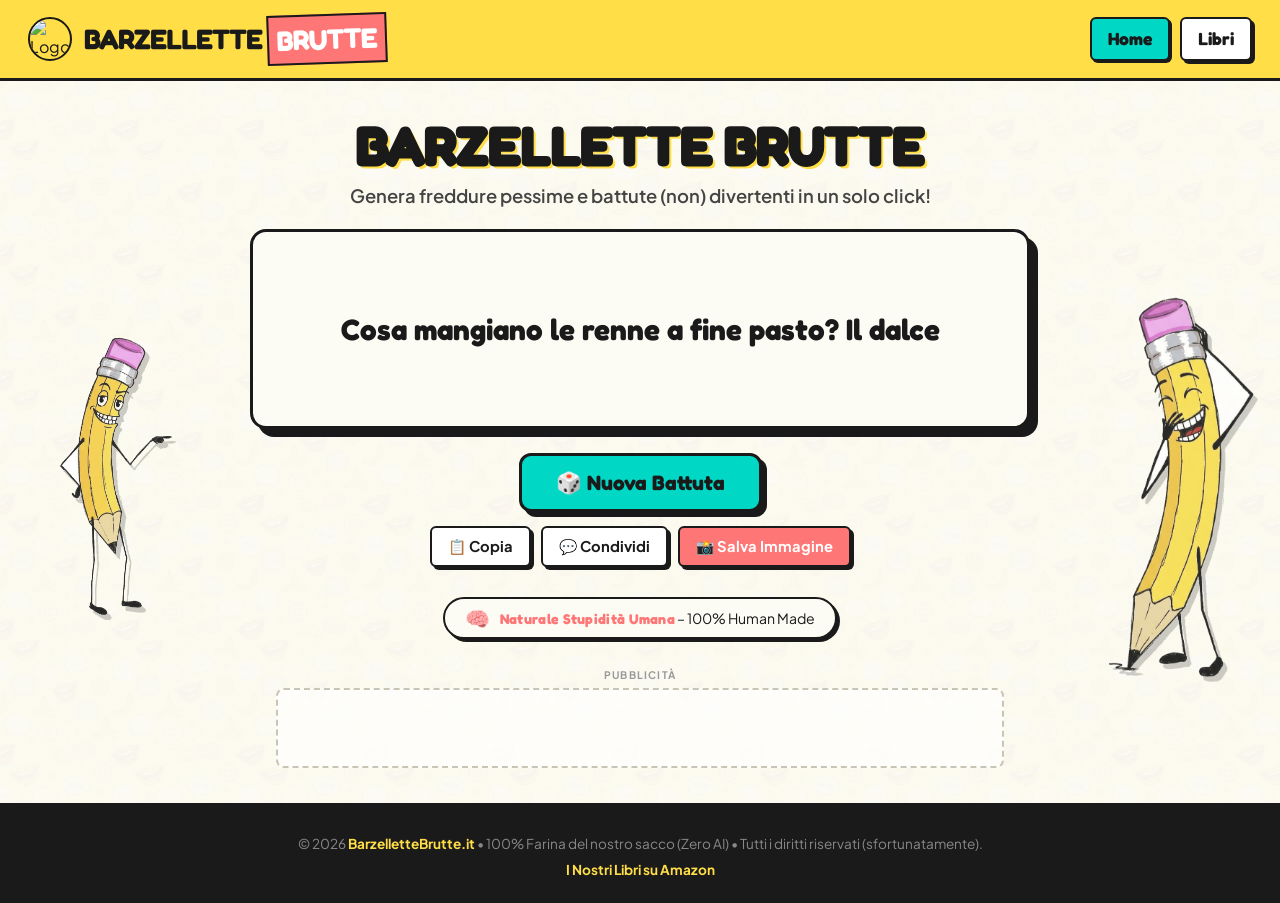
==== commit e239229d: "Eliminazione bot coockie  e sostituzione con quelli di google" ====
--- a/index.html
+++ b/index.html
@@ -1,9 +1,6 @@
 <!DOCTYPE html>
 <html lang="it">
 <head>
-    <!-- Banner per Consenso Cookies -->
-    <script id="usercentrics-cmp" src="https://app.usercentrics.eu/browser-ui/latest/loader.js" data-settings-id="cftNbXEeNOB7G-" async></script>
-
     <!-- Google tag (gtag.js) -->
     <script async src="https://www.googletagmanager.com/gtag/js?id=G-8D6NJQJT3Z"></script>
     <script>
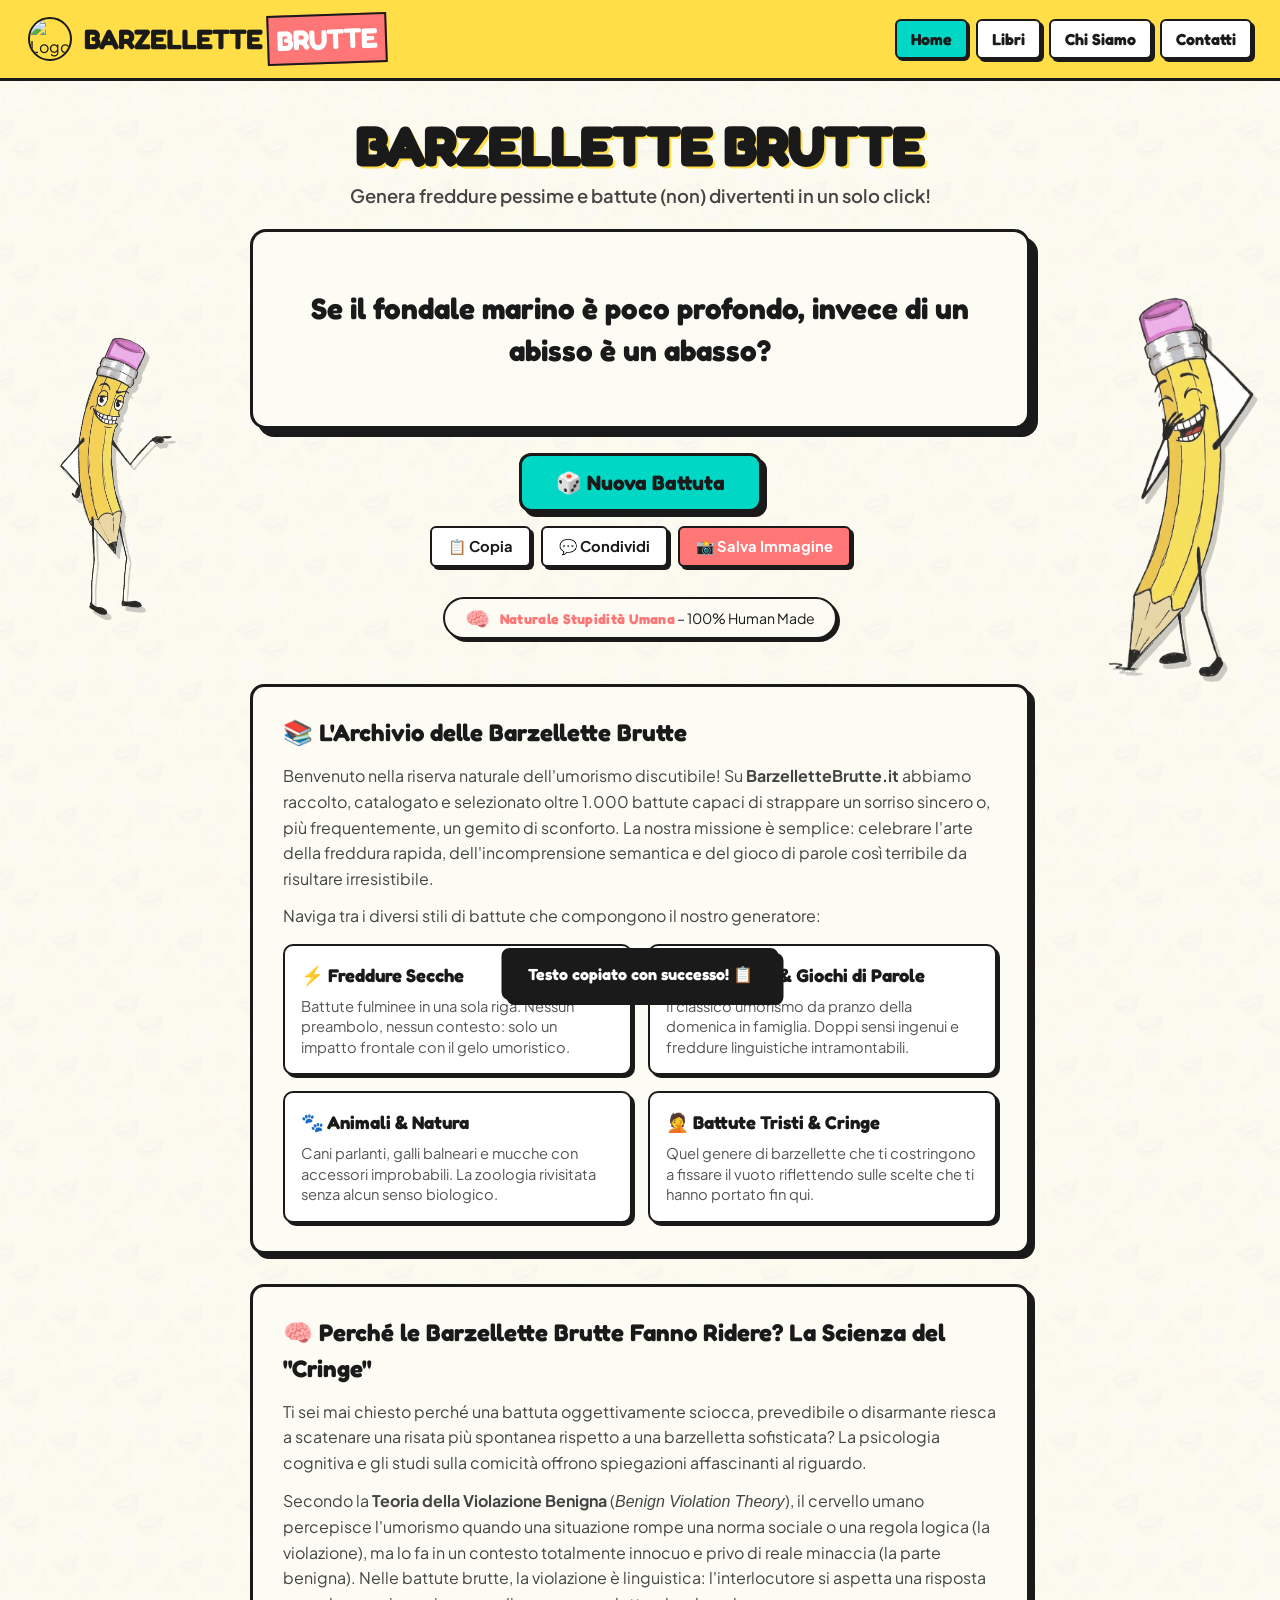
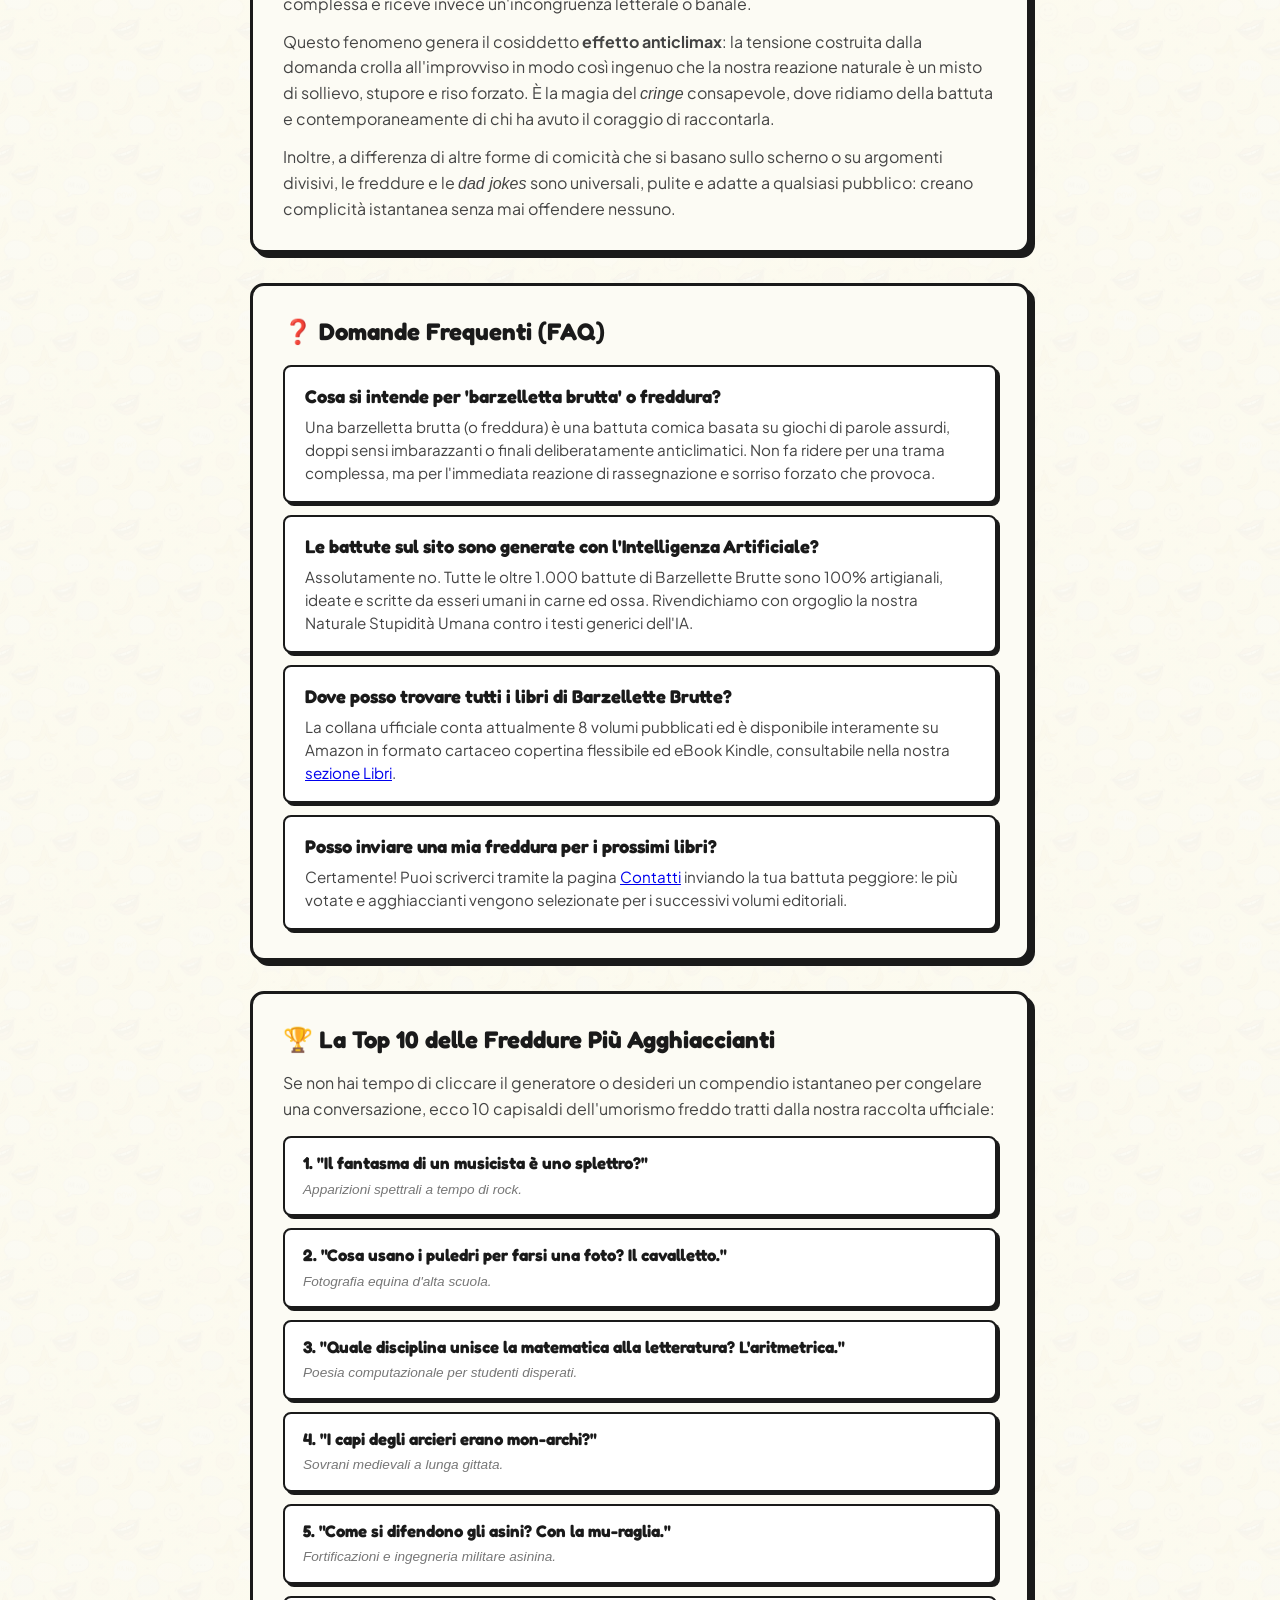
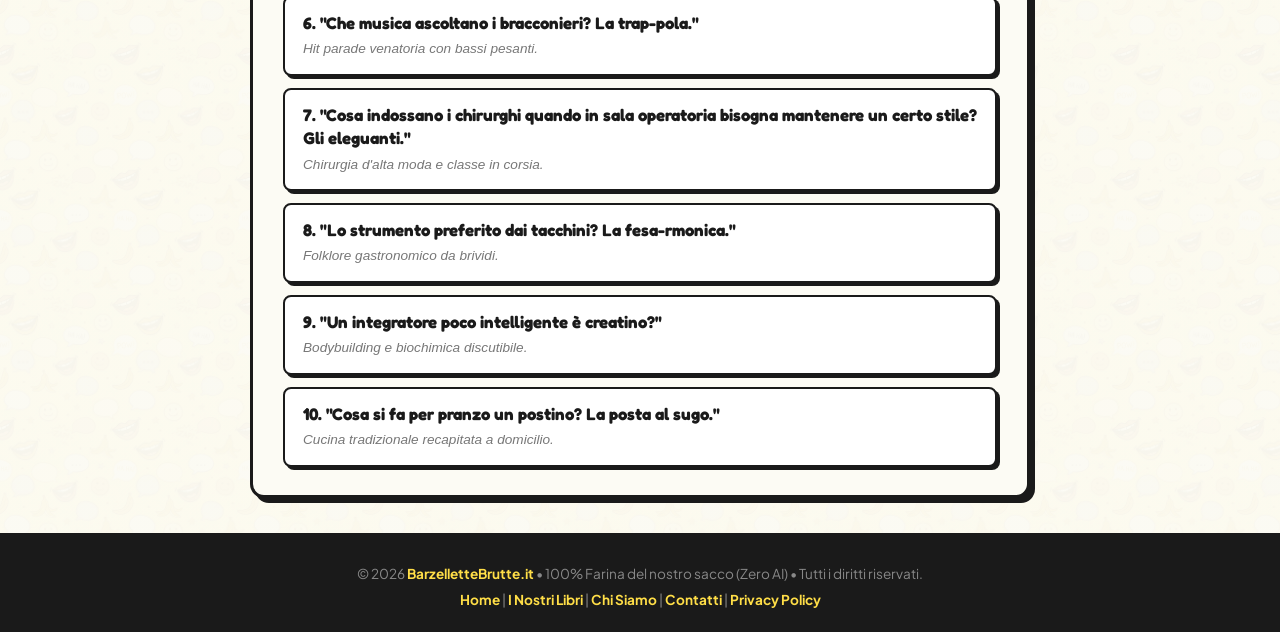
==== commit f8dccd24: "Aggiustamenti per ADSense" ====
--- a/index.html
+++ b/index.html
@@ -60,6 +60,44 @@
           "name": "Barzellette Brutte",
           "url": "https://barzellettebrutte.it/",
           "logo": "https://barzellettebrutte.it/Logo.jpg"
+        },
+        {
+          "@type": "FAQPage",
+          "@id": "https://barzellettebrutte.it/#faq",
+          "mainEntity": [
+            {
+              "@type": "Question",
+              "name": "Cosa si intende per 'barzelletta brutta' o freddura?",
+              "acceptedAnswer": {
+                "@type": "Answer",
+                "text": "Una barzelletta brutta (o freddura) è una battuta comica basata su giochi di parole assurdi, doppi sensi imbarazzanti o finali deliberatamente anticlimatici. Non fa ridere per una trama complessa, ma per l'immediata reazione di rassegnazione e sorriso forzato che provoca."
+              }
+            },
+            {
+              "@type": "Question",
+              "name": "Le battute sul sito sono generate con l'Intelligenza Artificiale?",
+              "acceptedAnswer": {
+                "@type": "Answer",
+                "text": "Assolutamente no. Tutte le oltre 1.000 battute di Barzellette Brutte sono 100% artigianali, ideate e scritte da esseri umani in carne ed ossa. Rivendichiamo con orgoglio la nostra Naturale Stupidità Umana contro i testi generici dell'IA."
+              }
+            },
+            {
+              "@type": "Question",
+              "name": "Dove posso trovare tutti i libri di Barzellette Brutte?",
+              "acceptedAnswer": {
+                "@type": "Answer",
+                "text": "La collana ufficiale conta attualmente 8 volumi pubblicati ed è disponibile interamente su Amazon in formato cartaceo copertina flessibile ed eBook Kindle, consultabile nella nostra sezione Libri."
+              }
+            },
+            {
+              "@type": "Question",
+              "name": "Posso inviare una mia freddura per i prossimi libri?",
+              "acceptedAnswer": {
+                "@type": "Answer",
+                "text": "Certamente! Puoi scriverci tramite la pagina Contatti inviando la tua battuta peggiore: le più votate e agghiaccianti vengono selezionate per i successivi volumi editoriali."
+              }
+            }
+          ]
         }
       ]
     }
@@ -77,6 +115,8 @@
         <nav class="nav-links">
             <a href="index.html" class="nav-link active">Home</a>
             <a href="libri.html" class="nav-link">Libri</a>
+            <a href="chi-siamo.html" class="nav-link">Chi Siamo</a>
+            <a href="contatti.html" class="nav-link">Contatti</a>
         </nav>
     </header>
 
@@ -130,21 +170,118 @@
             </div>
         </div>
 
-        <!-- Spazio Banner Pubblicitario (Piccolo e Non Invadente) -->
-        <div class="ad-banner-slot">
-            <span class="ad-label">Pubblicità</span>
-            <div class="ad-content-placeholder">
-                <!-- Annuncio Google AdSense Responsive -->
-                <ins class="adsbygoogle"
-                     style="display:block"
-                     data-ad-client="ca-pub-6988796355000399"
-                     data-ad-format="auto"
-                     data-full-width-responsive="true"></ins>
-                <script>
-                     (adsbygoogle = window.adsbygoogle || []).push({});
-                </script>
-            </div>
-        </div>
+        <!-- Sezioni Editoriali e Testuali (Anti-Thin Content per SEO & AdSense) -->
+        <section class="editorial-container">
+
+            <!-- Scheda 1: L'Archivio e le Categorie -->
+            <article class="editorial-card">
+                <h2>📚 L'Archivio delle Barzellette Brutte</h2>
+                <p>Benvenuto nella riserva naturale dell'umorismo discutibile! Su <strong>BarzelletteBrutte.it</strong> abbiamo raccolto, catalogato e selezionato oltre 1.000 battute capaci di strappare un sorriso sincero o, più frequentemente, un gemito di sconforto. La nostra missione è semplice: celebrare l'arte della freddura rapida, dell'incomprensione semantica e del gioco di parole così terribile da risultare irresistibile.</p>
+                <p>Naviga tra i diversi stili di battute che compongono il nostro generatore:</p>
+
+                <div class="category-grid">
+                    <div class="category-box">
+                        <div class="category-box-title">⚡ Freddure Secche</div>
+                        <div class="category-box-desc">Battute fulminee in una sola riga. Nessun preambolo, nessun contesto: solo un impatto frontale con il gelo umoristico.</div>
+                    </div>
+                    <div class="category-box">
+                        <div class="category-box-title">👴 Dad Jokes &amp; Giochi di Parole</div>
+                        <div class="category-box-desc">Il classico umorismo da pranzo della domenica in famiglia. Doppi sensi ingenui e freddure linguistiche intramontabili.</div>
+                    </div>
+                    <div class="category-box">
+                        <div class="category-box-title">🐾 Animali &amp; Natura</div>
+                        <div class="category-box-desc">Cani parlanti, galli balneari e mucche con accessori improbabili. La zoologia rivisitata senza alcun senso biologico.</div>
+                    </div>
+                    <div class="category-box">
+                        <div class="category-box-title">🤦 Battute Tristi &amp; Cringe</div>
+                        <div class="category-box-desc">Quel genere di barzellette che ti costringono a fissare il vuoto riflettendo sulle scelte che ti hanno portato fin qui.</div>
+                    </div>
+                </div>
+            </article>
+
+            <!-- Scheda 2: Saggio Editoriale / Filosofia -->
+            <article class="editorial-card">
+                <h2>🧠 Perché le Barzellette Brutte Fanno Ridere? La Scienza del "Cringe"</h2>
+                <p>Ti sei mai chiesto perché una battuta oggettivamente sciocca, prevedibile o disarmante riesca a scatenare una risata più spontanea rispetto a una barzelletta sofisticata? La psicologia cognitiva e gli studi sulla comicità offrono spiegazioni affascinanti al riguardo.</p>
+                <p>Secondo la <strong>Teoria della Violazione Benigna</strong> (<em>Benign Violation Theory</em>), il cervello umano percepisce l'umorismo quando una situazione rompe una norma sociale o una regola logica (la violazione), ma lo fa in un contesto totalmente innocuo e privo di reale minaccia (la parte benigna). Nelle battute brutte, la violazione è linguistica: l'interlocutore si aspetta una risposta complessa e riceve invece un'incongruenza letterale o banale.</p>
+                <p>Questo fenomeno genera il cosiddetto <strong>effetto anticlimax</strong>: la tensione costruita dalla domanda crolla all'improvviso in modo così ingenuo che la nostra reazione naturale è un misto di sollievo, stupore e riso forzato. È la magia del <em>cringe</em> consapevole, dove ridiamo della battuta e contemporaneamente di chi ha avuto il coraggio di raccontarla.</p>
+                <p>Inoltre, a differenza di altre forme di comicità che si basano sullo scherno o su argomenti divisivi, le freddure e le <em>dad jokes</em> sono universali, pulite e adatte a qualsiasi pubblico: creano complicità istantanea senza mai offendere nessuno.</p>
+            </article>
+
+            <!-- Scheda 3: Domande Frequenti (FAQ) -->
+            <article id="faq" class="editorial-card">
+                <h2>❓ Domande Frequenti (FAQ)</h2>
+                
+                <div class="faq-grid">
+                    <div class="faq-item">
+                        <div class="faq-question">Cosa si intende per 'barzelletta brutta' o freddura?</div>
+                        <div class="faq-answer">Una barzelletta brutta (o freddura) è una battuta comica basata su giochi di parole assurdi, doppi sensi imbarazzanti o finali deliberatamente anticlimatici. Non fa ridere per una trama complessa, ma per l'immediata reazione di rassegnazione e sorriso forzato che provoca.</div>
+                    </div>
+                    <div class="faq-item">
+                        <div class="faq-question">Le battute sul sito sono generate con l'Intelligenza Artificiale?</div>
+                        <div class="faq-answer">Assolutamente no. Tutte le oltre 1.000 battute di Barzellette Brutte sono 100% artigianali, ideate e scritte da esseri umani in carne ed ossa. Rivendichiamo con orgoglio la nostra Naturale Stupidità Umana contro i testi generici dell'IA.</div>
+                    </div>
+                    <div class="faq-item">
+                        <div class="faq-question">Dove posso trovare tutti i libri di Barzellette Brutte?</div>
+                        <div class="faq-answer">La collana ufficiale conta attualmente 8 volumi pubblicati ed è disponibile interamente su Amazon in formato cartaceo copertina flessibile ed eBook Kindle, consultabile nella nostra <a href="libri.html">sezione Libri</a>.</div>
+                    </div>
+                    <div class="faq-item">
+                        <div class="faq-question">Posso inviare una mia freddura per i prossimi libri?</div>
+                        <div class="faq-answer">Certamente! Puoi scriverci tramite la pagina <a href="contatti.html">Contatti</a> inviando la tua battuta peggiore: le più votate e agghiaccianti vengono selezionate per i successivi volumi editoriali.</div>
+                    </div>
+                </div>
+            </article>
+
+            <!-- Scheda 4: Top 10 Freddure Storiche (Gran Finale) -->
+            <article class="editorial-card">
+                <h2>🏆 La Top 10 delle Freddure Più Agghiaccianti</h2>
+                <p>Se non hai tempo di cliccare il generatore o desideri un compendio istantaneo per congelare una conversazione, ecco 10 capisaldi dell'umorismo freddo tratti dalla nostra raccolta ufficiale:</p>
+
+                <div class="top-jokes-list">
+                    <div class="static-joke-item">
+                        <span class="static-joke-text">1. "Il fantasma di un musicista è uno splettro?"</span>
+                        <span class="static-joke-note">Apparizioni spettrali a tempo di rock.</span>
+                    </div>
+                    <div class="static-joke-item">
+                        <span class="static-joke-text">2. "Cosa usano i puledri per farsi una foto? Il cavalletto."</span>
+                        <span class="static-joke-note">Fotografia equina d'alta scuola.</span>
+                    </div>
+                    <div class="static-joke-item">
+                        <span class="static-joke-text">3. "Quale disciplina unisce la matematica alla letteratura? L'aritmetrica."</span>
+                        <span class="static-joke-note">Poesia computazionale per studenti disperati.</span>
+                    </div>
+                    <div class="static-joke-item">
+                        <span class="static-joke-text">4. "I capi degli arcieri erano mon-archi?"</span>
+                        <span class="static-joke-note">Sovrani medievali a lunga gittata.</span>
+                    </div>
+                    <div class="static-joke-item">
+                        <span class="static-joke-text">5. "Come si difendono gli asini? Con la mu-raglia."</span>
+                        <span class="static-joke-note">Fortificazioni e ingegneria militare asinina.</span>
+                    </div>
+                    <div class="static-joke-item">
+                        <span class="static-joke-text">6. "Che musica ascoltano i bracconieri? La trap-pola."</span>
+                        <span class="static-joke-note">Hit parade venatoria con bassi pesanti.</span>
+                    </div>
+                    <div class="static-joke-item">
+                        <span class="static-joke-text">7. "Cosa indossano i chirurghi quando in sala operatoria bisogna mantenere un certo stile? Gli eleguanti."</span>
+                        <span class="static-joke-note">Chirurgia d'alta moda e classe in corsia.</span>
+                    </div>
+                    <div class="static-joke-item">
+                        <span class="static-joke-text">8. "Lo strumento preferito dai tacchini? La fesa-rmonica."</span>
+                        <span class="static-joke-note">Folklore gastronomico da brividi.</span>
+                    </div>
+                    <div class="static-joke-item">
+                        <span class="static-joke-text">9. "Un integratore poco intelligente è creatino?"</span>
+                        <span class="static-joke-note">Bodybuilding e biochimica discutibile.</span>
+                    </div>
+                    <div class="static-joke-item">
+                        <span class="static-joke-text">10. "Cosa si fa per pranzo un postino? La posta al sugo."</span>
+                        <span class="static-joke-note">Cucina tradizionale recapitata a domicilio.</span>
+                    </div>
+                </div>
+            </article>
+
+        </section>
 
     </main>
 
@@ -152,8 +289,14 @@
     <div id="toast" class="toast">Testo copiato con successo! 📋</div>
 
     <footer>
-        <p>&copy; 2026 <a href="index.html">BarzelletteBrutte.it</a> • 100% Farina del nostro sacco (Zero AI) • Tutti i diritti riservati (sfortunatamente).</p>
-        <p><a href="libri.html">I Nostri Libri su Amazon</a></p>
+        <p>&copy; 2026 <a href="index.html">BarzelletteBrutte.it</a> • 100% Farina del nostro sacco (Zero AI) • Tutti i diritti riservati.</p>
+        <p>
+            <a href="index.html">Home</a> | 
+            <a href="libri.html">I Nostri Libri</a> | 
+            <a href="chi-siamo.html">Chi Siamo</a> | 
+            <a href="contatti.html">Contatti</a> | 
+            <a href="privacy.html">Privacy Policy</a>
+        </p>
     </footer>
 
     <script src="barzellette_data.js"></script>
--- a/style.css
+++ b/style.css
@@ -105,16 +105,17 @@
 .nav-links {
     display: flex;
     align-items: center;
-    gap: 10px;
+    gap: 8px;
+    flex-wrap: wrap;
 }
 
 .nav-link {
     font-family: var(--font-comic);
-    font-size: 1.1rem;
+    font-size: 1rem;
     font-weight: 700;
     text-decoration: none;
     color: var(--text-dark);
-    padding: 7px 16px;
+    padding: 6px 14px;
     border-radius: 6px;
     border: var(--border-thin);
     background-color: var(--text-light);
@@ -123,6 +124,7 @@
     display: inline-flex;
     align-items: center;
     justify-content: center;
+    white-space: nowrap;
 }
 
 .nav-link:hover {
@@ -143,23 +145,31 @@
         padding: 10px 14px;
     }
     .logo-img {
-        width: 38px;
-        height: 38px;
+        width: 36px;
+        height: 36px;
     }
     .site-title {
-        font-size: clamp(1.35rem, 5.5vw, 1.75rem);
+        font-size: clamp(1.3rem, 5.2vw, 1.7rem);
     }
     .nav-links {
         width: 100%;
         justify-content: center;
-        gap: 8px;
+        gap: 6px;
     }
     .nav-link {
-        font-size: 0.95rem;
-        padding: 8px 12px;
-        min-height: 42px;
-        flex: 1;
+        font-size: 0.88rem;
+        padding: 6px 10px;
+        min-height: 38px;
+        flex: 1 1 calc(25% - 6px);
+        min-width: 68px;
         text-align: center;
+    }
+}
+
+@media (max-width: 400px) {
+    .nav-link {
+        flex: 1 1 calc(50% - 6px);
+        font-size: 0.85rem;
     }
 }
 
@@ -706,7 +716,7 @@
 
 .book-cover-container {
     width: 140px;
-    height: 200px;
+    height: 218px;
     perspective: 1000px;
 }
 
@@ -833,3 +843,322 @@
     color: #444;
     font-size: 1rem;
 }
+
+/* ==========================================================================
+   SEZIONI EDITORIALI HOME (ANTI-THIN CONTENT PER GOOGLE & ADSENSE)
+   ========================================================================== */
+.editorial-container {
+    width: 100%;
+    margin-top: 45px;
+    display: flex;
+    flex-direction: column;
+    gap: 30px;
+    text-align: left;
+}
+
+.editorial-card {
+    background-color: var(--bg-page);
+    border: var(--border-thick);
+    box-shadow: var(--shadow-flat);
+    border-radius: 14px;
+    padding: 28px 30px;
+    width: 100%;
+}
+
+.editorial-card h2, .editorial-card h3 {
+    font-family: var(--font-comic);
+    font-size: 1.5rem;
+    font-weight: 800;
+    color: var(--text-dark);
+    margin-bottom: 12px;
+    display: flex;
+    align-items: center;
+    gap: 8px;
+}
+
+.editorial-card p {
+    font-family: var(--font-sans);
+    font-size: 1rem;
+    color: #444;
+    line-height: 1.6;
+    margin-bottom: 12px;
+}
+
+.editorial-card p:last-child {
+    margin-bottom: 0;
+}
+
+/* Griglia Categorie Battute */
+.category-grid {
+    display: grid;
+    grid-template-columns: repeat(auto-fit, minmax(240px, 1fr));
+    gap: 16px;
+    margin-top: 15px;
+}
+
+.category-box {
+    background: #FFF;
+    border: var(--border-thin);
+    border-radius: 10px;
+    box-shadow: var(--shadow-flat-sm);
+    padding: 16px;
+    transition: transform 0.15s, box-shadow 0.15s;
+}
+
+.category-box:hover {
+    transform: translateY(-2px);
+    box-shadow: 4px 4px 0px var(--text-dark);
+}
+
+.category-box-title {
+    font-family: var(--font-comic);
+    font-size: 1.15rem;
+    font-weight: 800;
+    margin-bottom: 6px;
+    display: flex;
+    align-items: center;
+    gap: 6px;
+}
+
+.category-box-desc {
+    font-size: 0.92rem;
+    color: #555;
+    line-height: 1.4;
+}
+
+/* Lista Top 10 Freddure Storiche */
+.top-jokes-list {
+    display: flex;
+    flex-direction: column;
+    gap: 12px;
+    margin-top: 15px;
+}
+
+.static-joke-item {
+    background: #FFF;
+    border: var(--border-thin);
+    border-radius: 8px;
+    box-shadow: var(--shadow-flat-sm);
+    padding: 14px 18px;
+    display: flex;
+    flex-direction: column;
+    gap: 4px;
+}
+
+.static-joke-text {
+    font-family: var(--font-comic);
+    font-size: 1.05rem;
+    font-weight: 700;
+    color: var(--text-dark);
+    line-height: 1.4;
+}
+
+.static-joke-note {
+    font-family: var(--font-sans);
+    font-size: 0.85rem;
+    color: #777;
+    font-style: italic;
+}
+
+/* FAQ Accordion / Cards */
+.faq-grid {
+    display: flex;
+    flex-direction: column;
+    gap: 12px;
+    margin-top: 15px;
+}
+
+.faq-item {
+    background: #FFF;
+    border: var(--border-thin);
+    border-radius: 8px;
+    box-shadow: var(--shadow-flat-sm);
+    padding: 16px 20px;
+}
+
+.faq-question {
+    font-family: var(--font-comic);
+    font-size: 1.15rem;
+    font-weight: 800;
+    color: var(--text-dark);
+    margin-bottom: 6px;
+}
+
+.faq-answer {
+    font-family: var(--font-sans);
+    font-size: 0.95rem;
+    color: #444;
+    line-height: 1.5;
+}
+
+/* ==========================================================================
+   PAGINE TESTUALI ISTITUZIONALI (CHI SIAMO, CONTATTI, PRIVACY)
+   ========================================================================== */
+.page-container {
+    width: 100%;
+    max-width: 820px;
+    margin: 0 auto;
+    text-align: left;
+}
+
+.page-card {
+    background-color: var(--bg-page);
+    border: var(--border-thick);
+    box-shadow: var(--shadow-flat);
+    border-radius: 14px;
+    padding: 35px 32px;
+    margin-bottom: 30px;
+    display: flex;
+    flex-direction: column;
+    gap: 18px;
+}
+
+.page-card h1 {
+    font-family: var(--font-comic);
+    font-size: clamp(2rem, 5vw, 2.5rem);
+    font-weight: 900;
+    color: var(--text-dark);
+    line-height: 1.15;
+    text-shadow: 2px 2px 0px var(--primary);
+}
+
+.page-card h2 {
+    font-family: var(--font-comic);
+    font-size: 1.45rem;
+    font-weight: 800;
+    color: var(--text-dark);
+    margin-top: 12px;
+    margin-bottom: 2px;
+}
+
+.page-card p {
+    font-family: var(--font-sans);
+    font-size: 1rem;
+    color: #333;
+    line-height: 1.65;
+}
+
+.page-card ul {
+    margin-left: 24px;
+    display: flex;
+    flex-direction: column;
+    gap: 8px;
+    font-family: var(--font-sans);
+    font-size: 0.98rem;
+    color: #444;
+}
+
+.contact-box {
+    background: #FFF;
+    border: var(--border-thin);
+    border-radius: 10px;
+    box-shadow: var(--shadow-flat-sm);
+    padding: 26px 28px;
+    text-align: left;
+    display: flex;
+    flex-direction: column;
+    gap: 16px;
+    margin-top: 10px;
+}
+
+.contact-box h2 {
+    font-family: var(--font-comic);
+    font-size: 1.45rem;
+    font-weight: 800;
+    margin-bottom: 4px;
+}
+
+.contact-form {
+    display: flex;
+    flex-direction: column;
+    gap: 18px;
+    width: 100%;
+}
+
+.form-group {
+    display: flex;
+    flex-direction: column;
+    gap: 6px;
+}
+
+.form-group label {
+    font-family: var(--font-comic);
+    font-size: 0.95rem;
+    font-weight: 700;
+    color: var(--text-dark);
+}
+
+.form-input, .form-select, .form-textarea {
+    width: 100%;
+    padding: 12px 14px;
+    font-family: var(--font-sans);
+    font-size: 0.95rem;
+    color: var(--text-dark);
+    background-color: #FAFAFA;
+    border: var(--border-thin);
+    border-radius: 8px;
+    transition: border-color 0.15s, box-shadow 0.15s, background-color 0.15s;
+}
+
+.form-input:focus, .form-select:focus, .form-textarea:focus {
+    outline: none;
+    background-color: #FFF;
+    border-color: var(--text-dark);
+    box-shadow: 3px 3px 0px var(--text-dark);
+}
+
+.form-textarea {
+    resize: vertical;
+    min-height: 120px;
+    line-height: 1.5;
+}
+
+.btn-submit {
+    align-self: flex-start;
+    cursor: pointer;
+    min-width: 200px;
+}
+
+.contact-success-card {
+    background-color: #E8FBF7;
+    border: 2px solid var(--accent-hover);
+    border-radius: 10px;
+    padding: 22px 24px;
+    text-align: center;
+    display: flex;
+    flex-direction: column;
+    align-items: center;
+    gap: 10px;
+}
+
+.contact-success-card h3 {
+    font-family: var(--font-comic);
+    font-size: 1.35rem;
+    font-weight: 800;
+    color: var(--text-dark);
+}
+
+.contact-success-card p {
+    font-family: var(--font-sans);
+    font-size: 0.95rem;
+    color: #333;
+}
+
+@media (max-width: 600px) {
+    .editorial-container {
+        margin-top: 35px;
+        gap: 22px;
+    }
+    .editorial-card, .page-card {
+        padding: 22px 18px;
+    }
+    .editorial-card h2, .editorial-card h3 {
+        font-size: 1.3rem;
+    }
+    .page-card h1 {
+        font-size: 1.85rem;
+    }
+    .category-grid {
+        grid-template-columns: 1fr;
+    }
+}
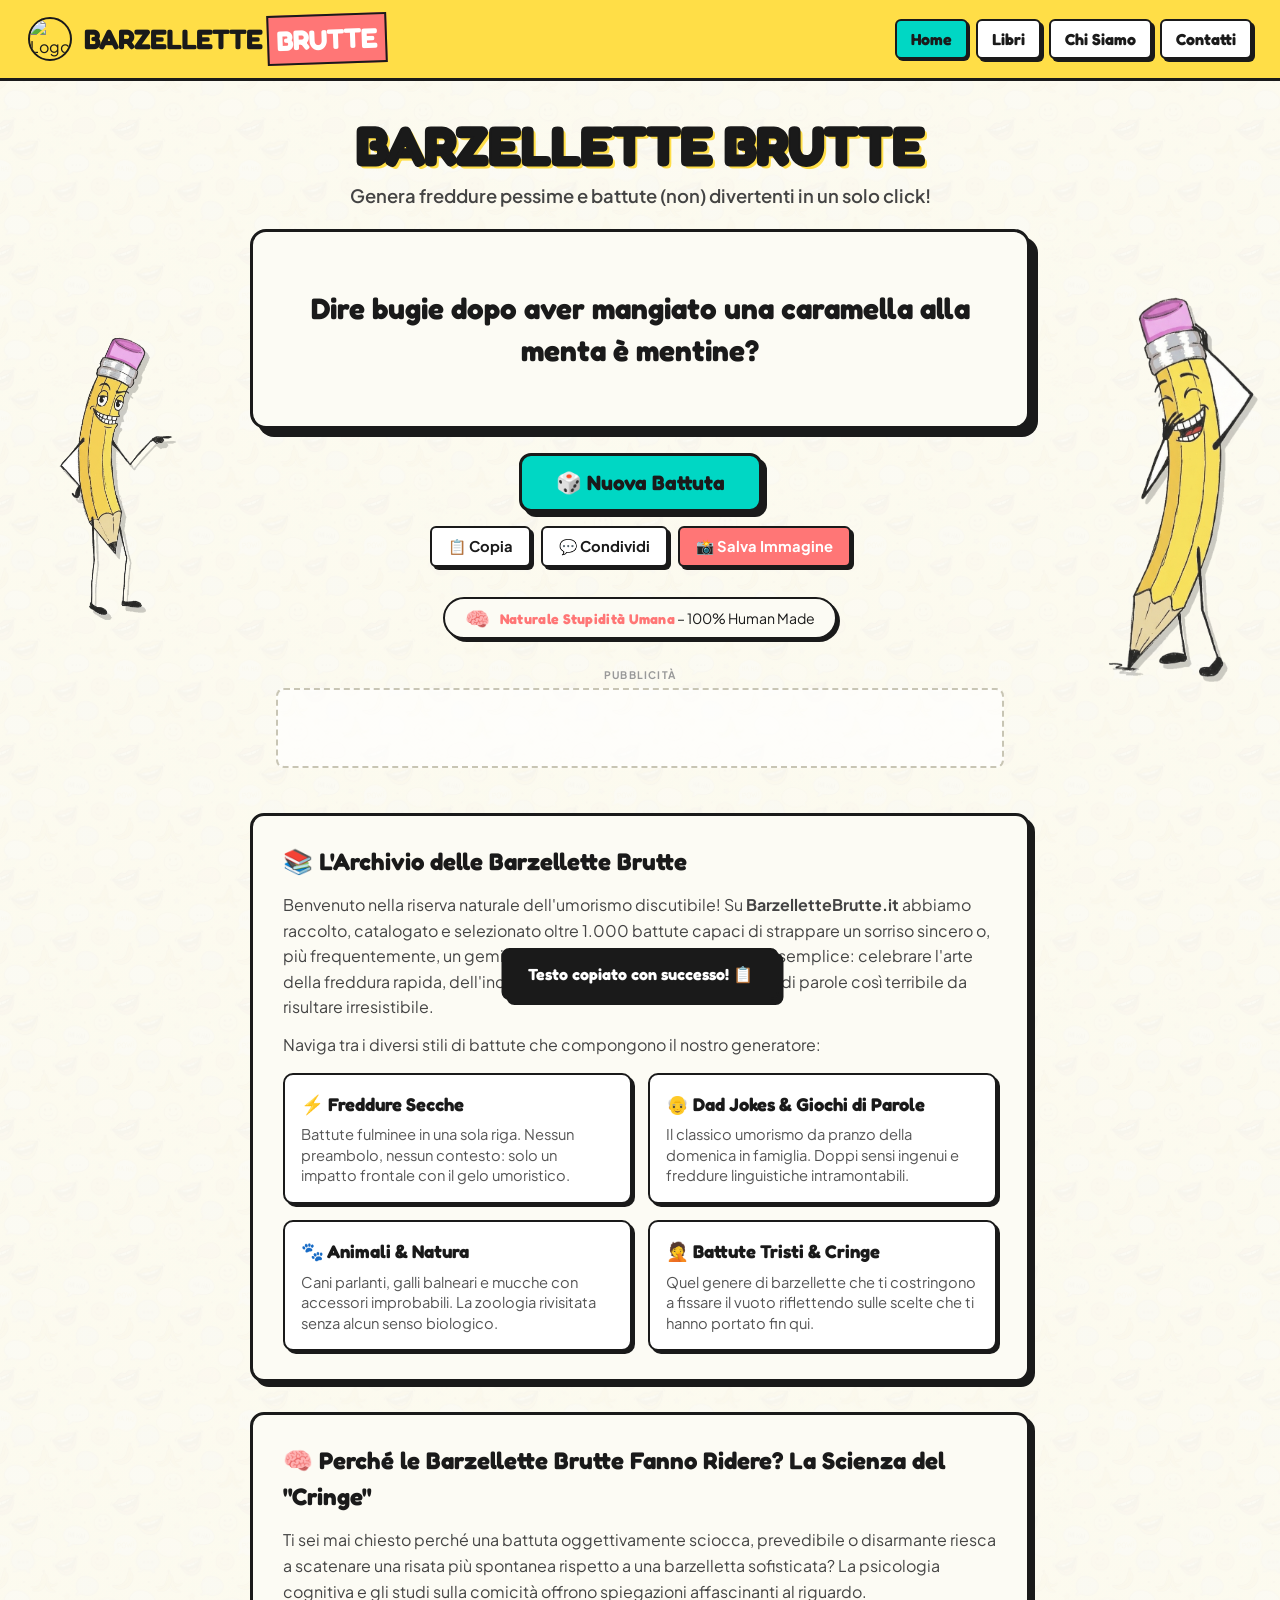
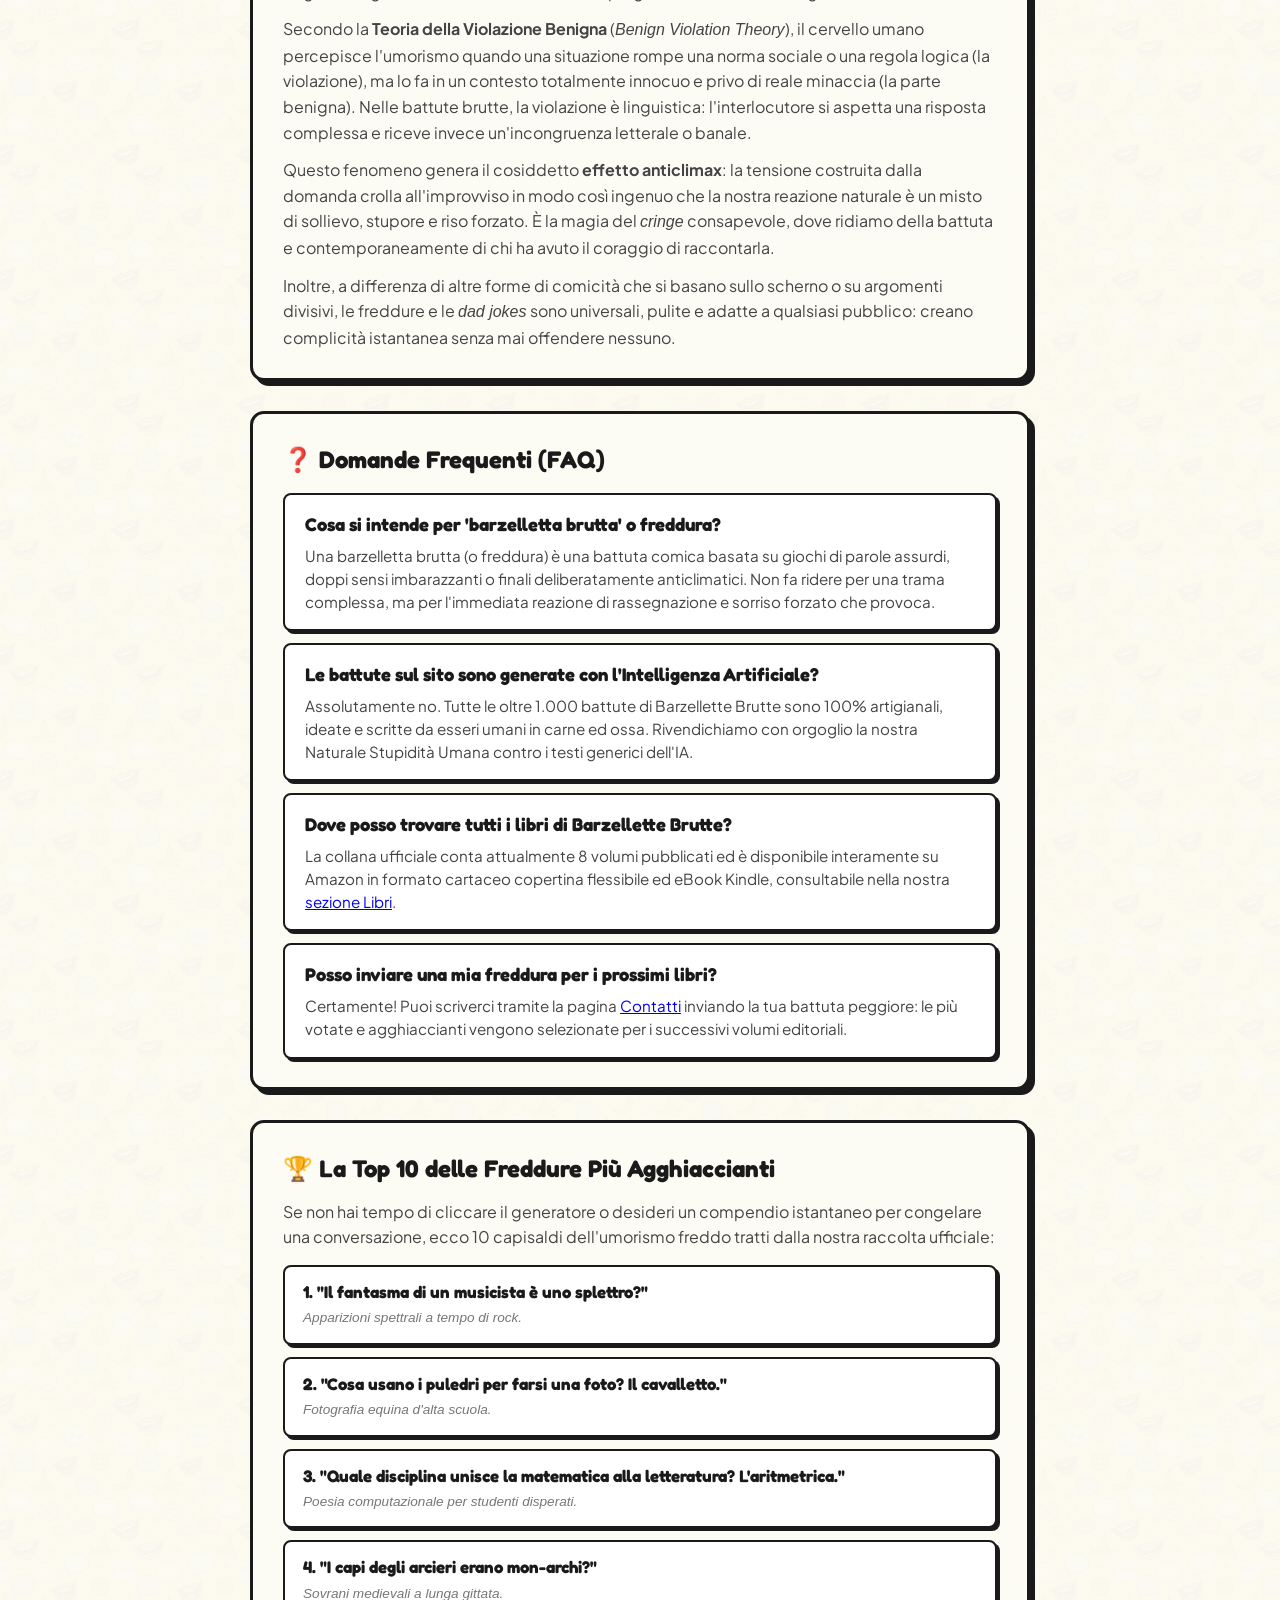
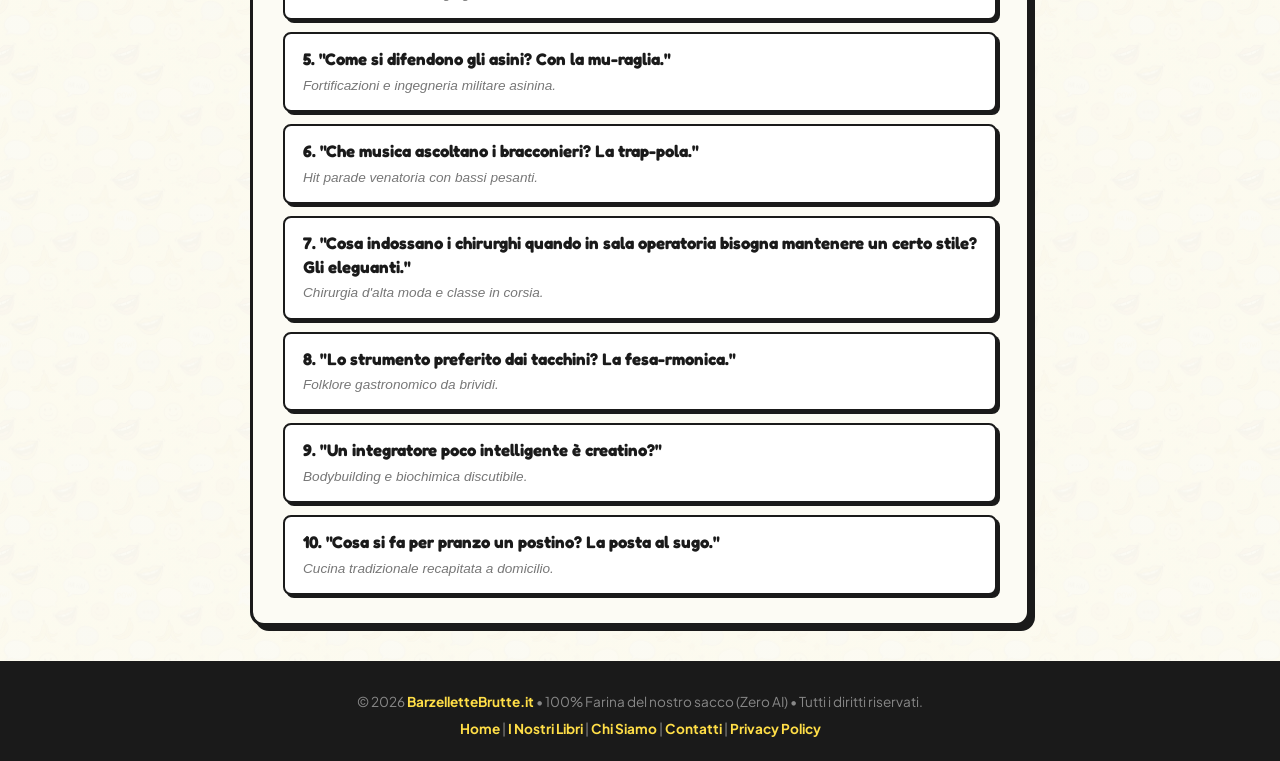
==== commit 04536a02: "Add Ads Banner" ====
--- a/index.html
+++ b/index.html
@@ -170,6 +170,22 @@
             </div>
         </div>
 
+        <!-- Spazio Banner Pubblicitario (Piccolo e Non Invadente) -->
+        <div class="ad-banner-slot">
+            <span class="ad-label">Pubblicità</span>
+            <div class="ad-content-placeholder">
+                <!-- Annuncio Google AdSense Responsive -->
+                <ins class="adsbygoogle"
+                     style="display:block"
+                     data-ad-client="ca-pub-6988796355000399"
+                     data-ad-format="auto"
+                     data-full-width-responsive="true"></ins>
+                <script>
+                     (adsbygoogle = window.adsbygoogle || []).push({});
+                </script>
+            </div>
+        </div>
+
         <!-- Sezioni Editoriali e Testuali (Anti-Thin Content per SEO & AdSense) -->
         <section class="editorial-container">
 
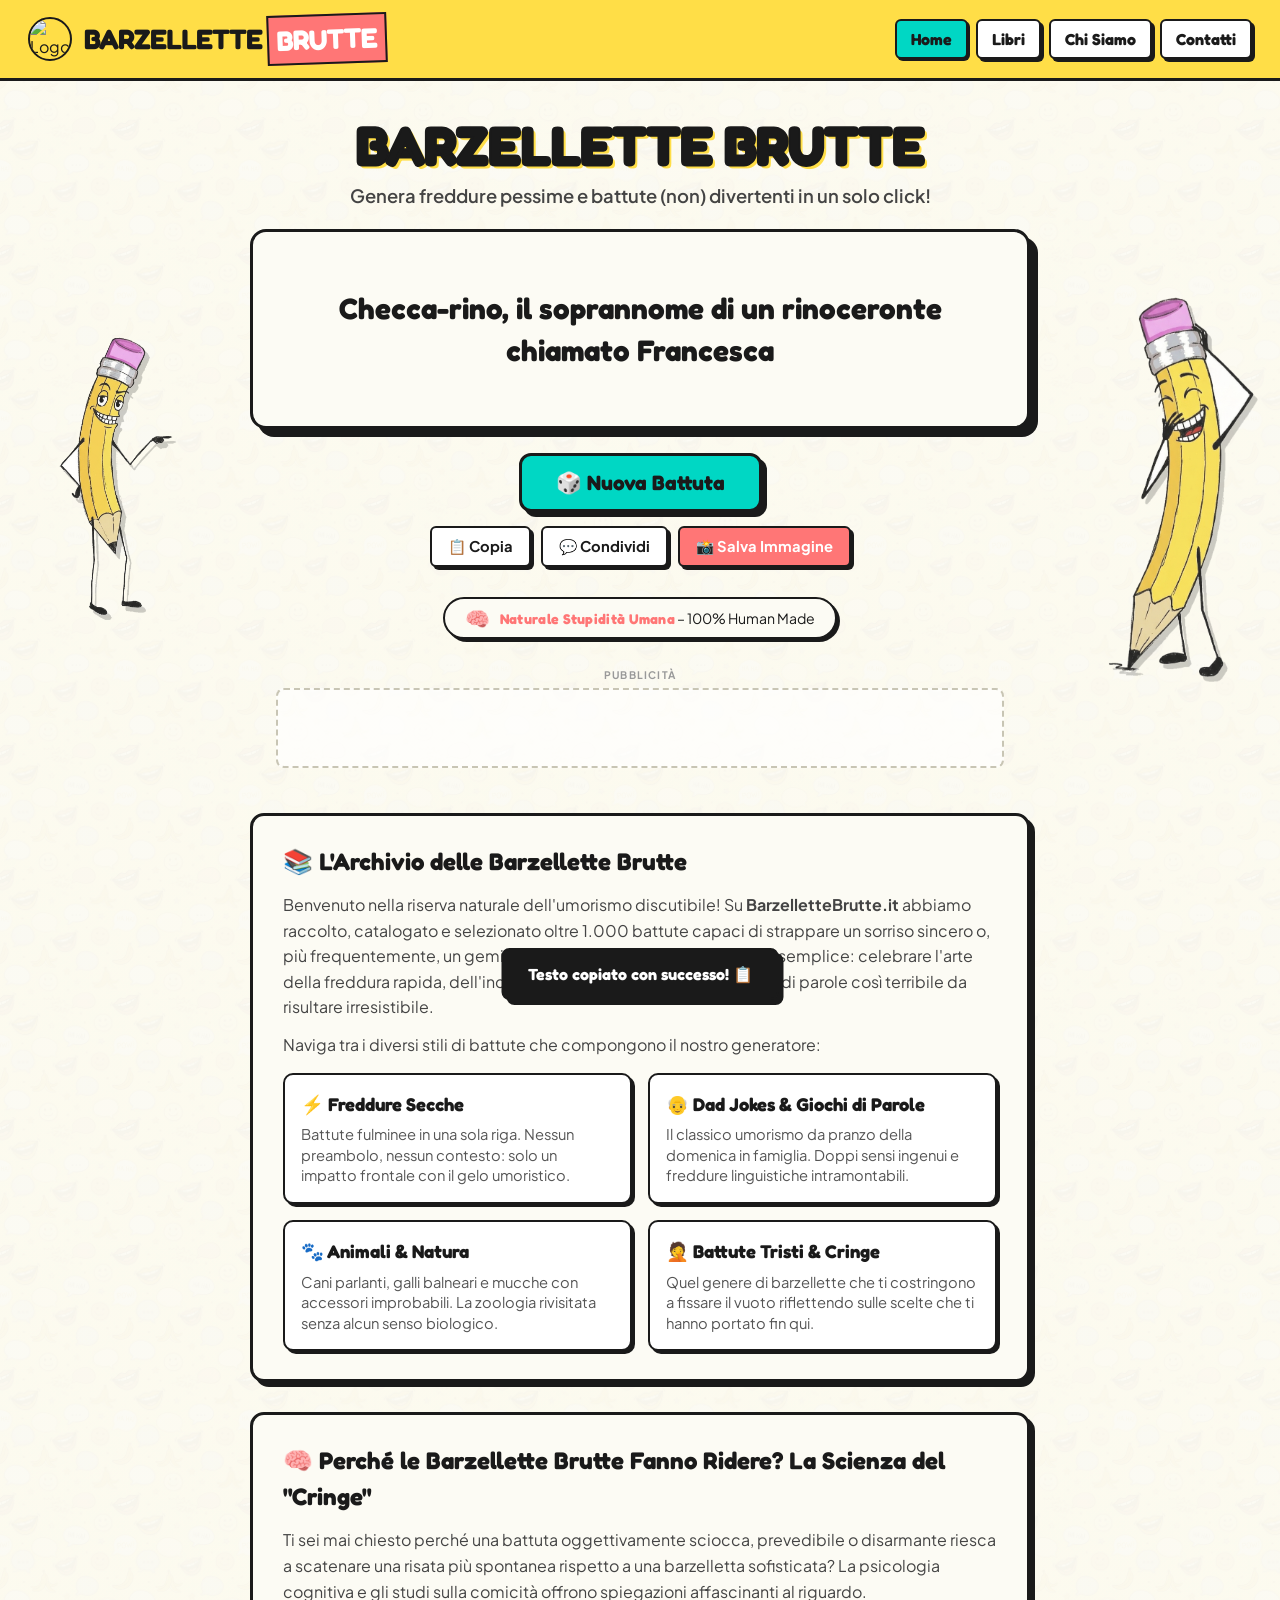
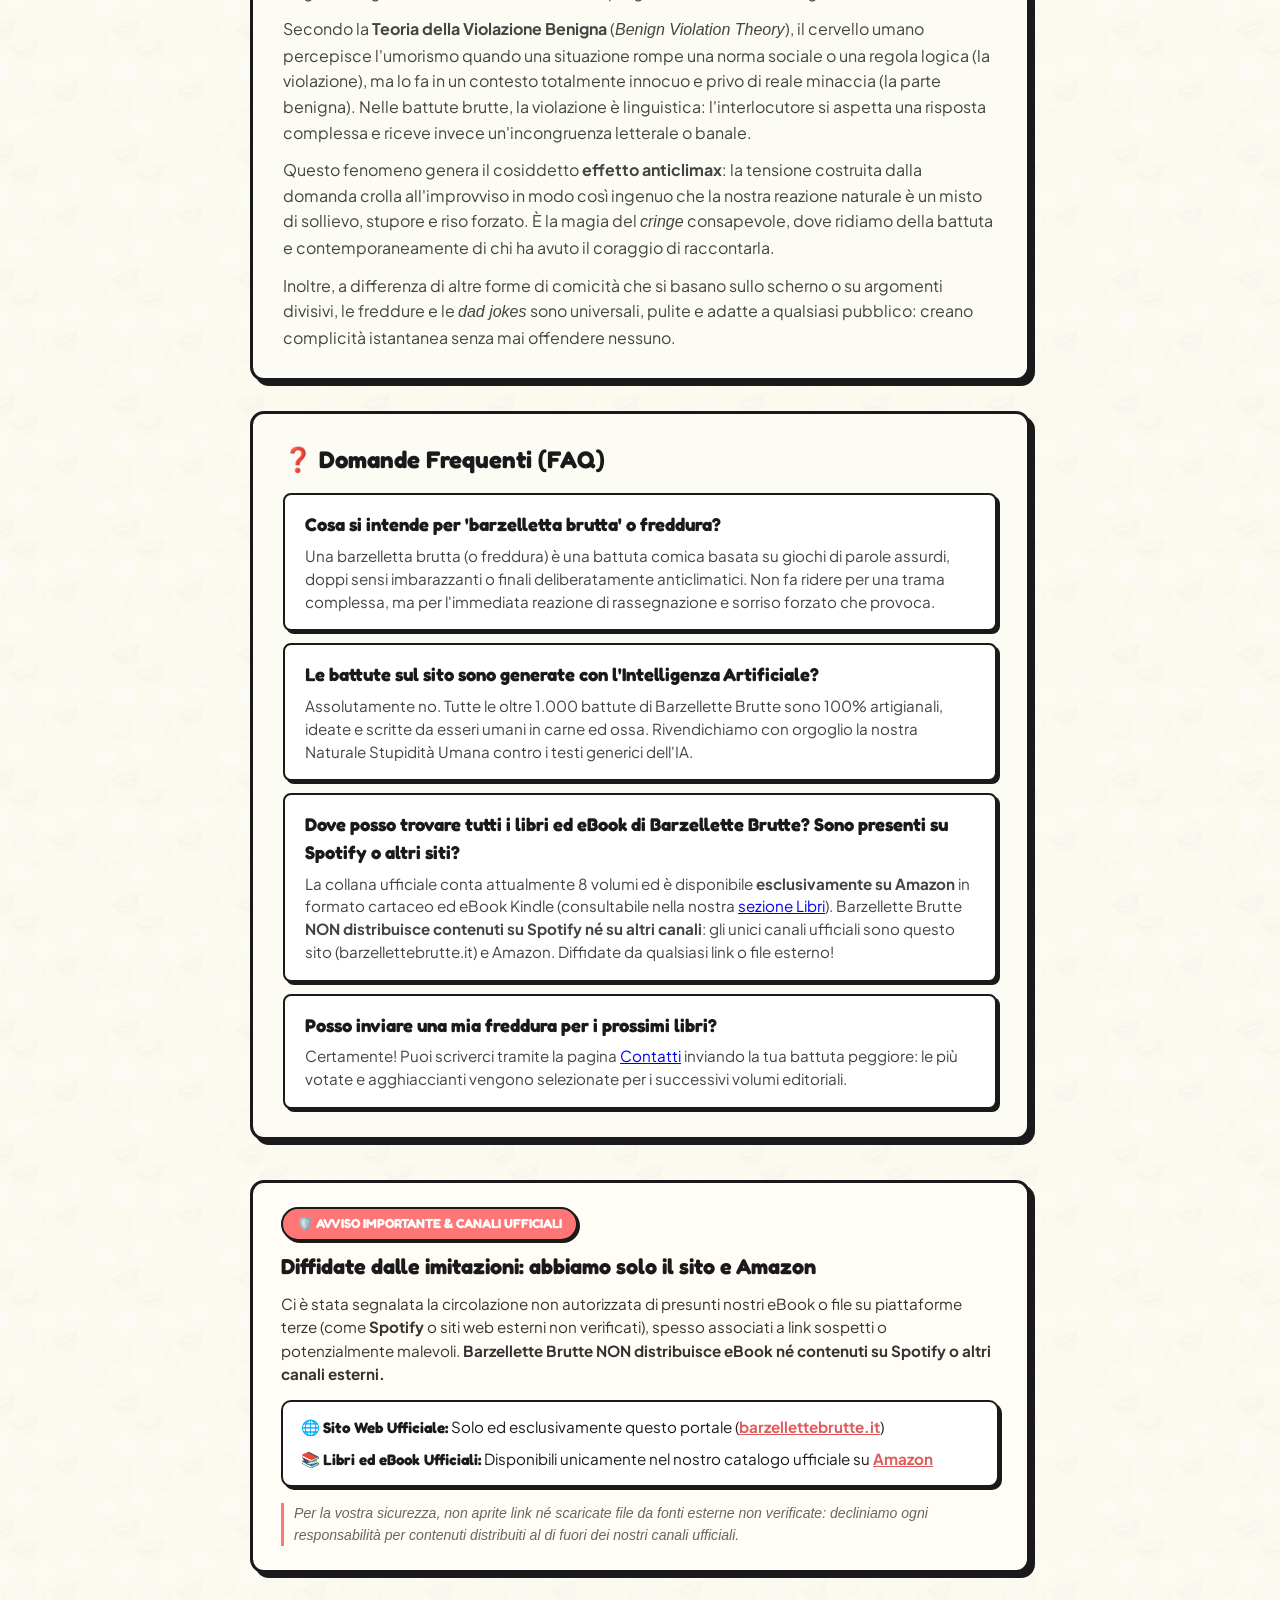
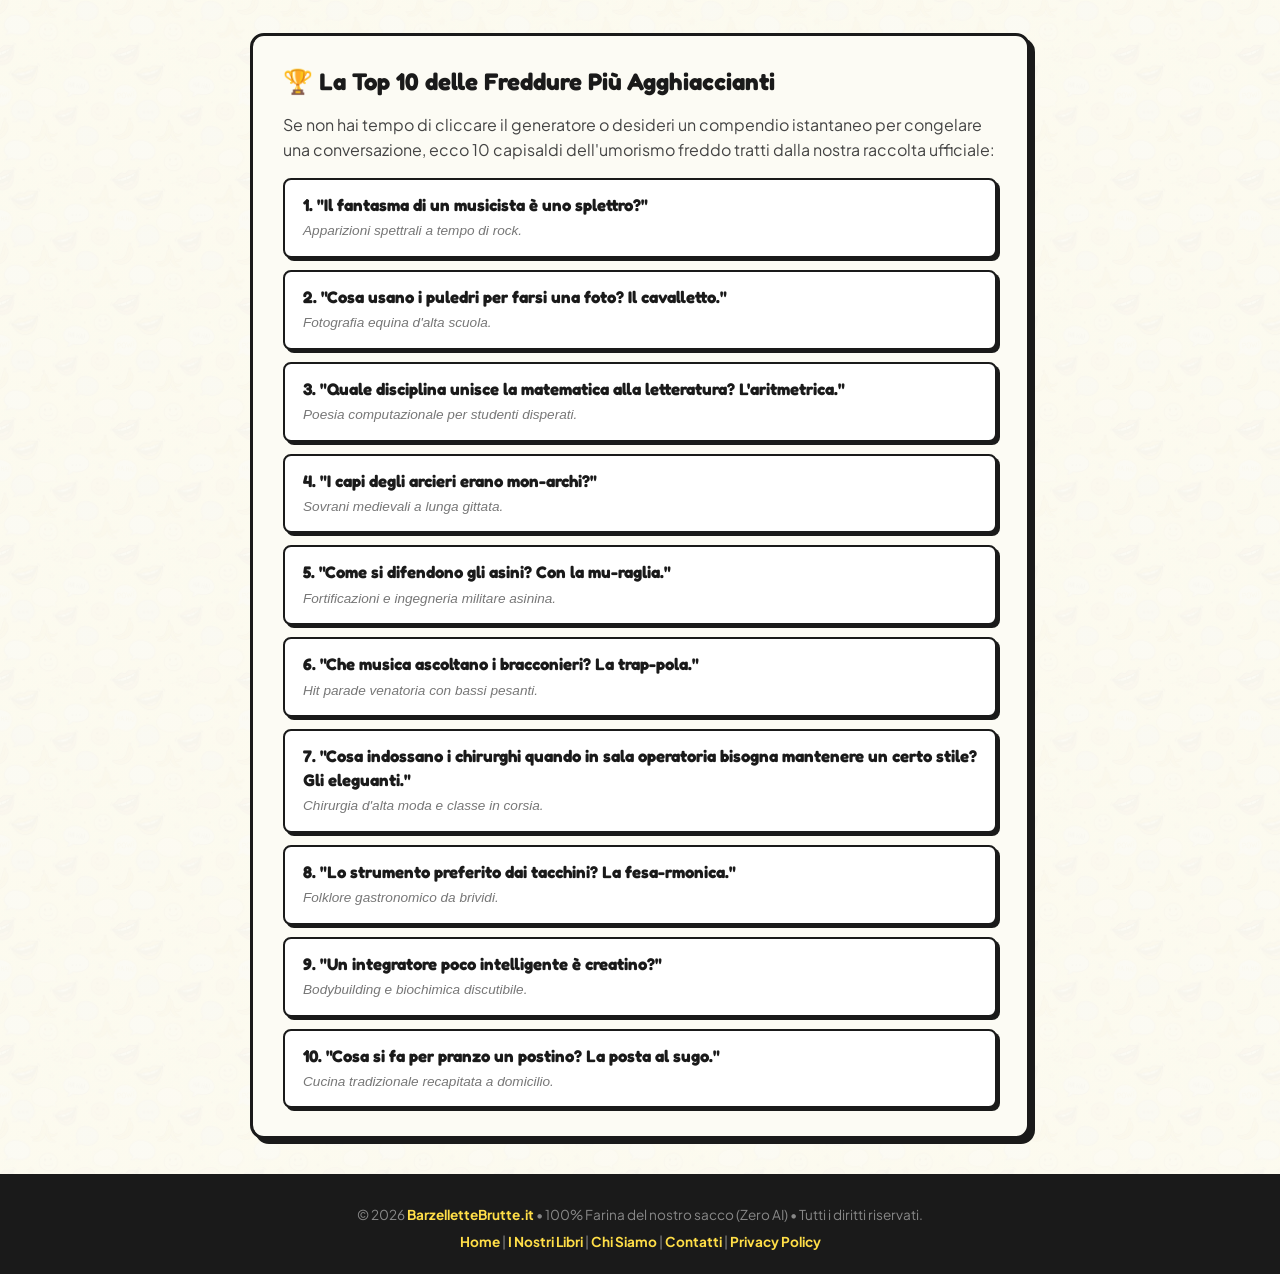
==== commit dd897dbf: "Added disclaimer official channels" ====
--- a/index.html
+++ b/index.html
@@ -83,10 +83,10 @@
             },
             {
               "@type": "Question",
-              "name": "Dove posso trovare tutti i libri di Barzellette Brutte?",
+              "name": "Dove posso trovare tutti i libri ed eBook di Barzellette Brutte? Sono presenti su Spotify o altri siti?",
               "acceptedAnswer": {
                 "@type": "Answer",
-                "text": "La collana ufficiale conta attualmente 8 volumi pubblicati ed è disponibile interamente su Amazon in formato cartaceo copertina flessibile ed eBook Kindle, consultabile nella nostra sezione Libri."
+                "text": "La collana ufficiale conta attualmente 8 volumi pubblicati ed è disponibile esclusivamente su Amazon in formato cartaceo copertina flessibile ed eBook Kindle. Barzellette Brutte NON distribuisce eBook né contenuti su Spotify o altri canali: gli unici canali ufficiali sono il sito barzellettebrutte.it e lo store Amazon."
               }
             },
             {
@@ -238,14 +238,37 @@
                         <div class="faq-answer">Assolutamente no. Tutte le oltre 1.000 battute di Barzellette Brutte sono 100% artigianali, ideate e scritte da esseri umani in carne ed ossa. Rivendichiamo con orgoglio la nostra Naturale Stupidità Umana contro i testi generici dell'IA.</div>
                     </div>
                     <div class="faq-item">
-                        <div class="faq-question">Dove posso trovare tutti i libri di Barzellette Brutte?</div>
-                        <div class="faq-answer">La collana ufficiale conta attualmente 8 volumi pubblicati ed è disponibile interamente su Amazon in formato cartaceo copertina flessibile ed eBook Kindle, consultabile nella nostra <a href="libri.html">sezione Libri</a>.</div>
+                        <div class="faq-question">Dove posso trovare tutti i libri ed eBook di Barzellette Brutte? Sono presenti su Spotify o altri siti?</div>
+                        <div class="faq-answer">La collana ufficiale conta attualmente 8 volumi ed è disponibile <strong>esclusivamente su Amazon</strong> in formato cartaceo ed eBook Kindle (consultabile nella nostra <a href="libri.html">sezione Libri</a>). Barzellette Brutte <strong>NON distribuisce contenuti su Spotify né su altri canali</strong>: gli unici canali ufficiali sono questo sito (barzellettebrutte.it) e Amazon. Diffidate da qualsiasi link o file esterno!</div>
                     </div>
                     <div class="faq-item">
                         <div class="faq-question">Posso inviare una mia freddura per i prossimi libri?</div>
                         <div class="faq-answer">Certamente! Puoi scriverci tramite la pagina <a href="contatti.html">Contatti</a> inviando la tua battuta peggiore: le più votate e agghiaccianti vengono selezionate per i successivi volumi editoriali.</div>
                     </div>
                 </div>
+            </article>
+
+            <!-- Scheda Avviso: Canali Ufficiali & Sicurezza -->
+            <article class="official-notice-banner">
+                <div class="notice-badge">
+                    <span>🛡️ AVVISO IMPORTANTE &amp; CANALI UFFICIALI</span>
+                </div>
+                <h3 class="notice-title">Diffidate dalle imitazioni: abbiamo solo il sito e Amazon</h3>
+                <p class="notice-text">
+                    Ci è stata segnalata la circolazione non autorizzata di presunti nostri eBook o file su piattaforme terze (come <strong>Spotify</strong> o siti web esterni non verificati), spesso associati a link sospetti o potenzialmente malevoli.
+                    <strong>Barzellette Brutte NON distribuisce eBook né contenuti su Spotify o altri canali esterni.</strong>
+                </p>
+                <div class="official-links-box">
+                    <div class="official-link-row">
+                        <span>🌐 <strong>Sito Web Ufficiale:</strong> Solo ed esclusivamente questo portale (<a href="https://barzellettebrutte.it/">barzellettebrutte.it</a>)</span>
+                    </div>
+                    <div class="official-link-row">
+                        <span>📚 <strong>Libri ed eBook Ufficiali:</strong> Disponibili unicamente nel nostro catalogo ufficiale su <a href="libri.html">Amazon</a></span>
+                    </div>
+                </div>
+                <p class="notice-warning-text">
+                    Per la vostra sicurezza, non aprite link né scaricate file da fonti esterne non verificate: decliniamo ogni responsabilità per contenuti distribuiti al di fuori dei nostri canali ufficiali.
+                </p>
             </article>
 
             <!-- Scheda 4: Top 10 Freddure Storiche (Gran Finale) -->
--- a/style.css
+++ b/style.css
@@ -564,6 +564,118 @@
 }
 
 /* ==========================================================================
+   BANNER AVVISO CANALI UFFICIALI & SICUREZZA
+   ========================================================================== */
+.official-notice-banner {
+    background-color: #FFFDF5;
+    border: var(--border-thick);
+    box-shadow: var(--shadow-flat);
+    border-radius: 14px;
+    padding: 24px 28px;
+    width: 100%;
+    margin-top: 10px;
+    margin-bottom: 30px;
+    position: relative;
+    text-align: left;
+    display: flex;
+    flex-direction: column;
+    gap: 12px;
+}
+
+.notice-badge {
+    background-color: var(--secondary);
+    color: #FFF;
+    font-family: var(--font-comic);
+    font-weight: 800;
+    font-size: 0.82rem;
+    padding: 5px 14px;
+    border: var(--border-thin);
+    border-radius: 20px;
+    box-shadow: 2px 2px 0px var(--text-dark);
+    text-transform: uppercase;
+    display: inline-flex;
+    align-items: center;
+    gap: 6px;
+    align-self: flex-start;
+}
+
+.notice-title {
+    font-family: var(--font-comic);
+    font-size: 1.35rem;
+    font-weight: 800;
+    color: var(--text-dark);
+    line-height: 1.25;
+}
+
+.notice-text {
+    font-family: var(--font-sans);
+    font-size: 0.95rem;
+    color: #333;
+    line-height: 1.55;
+}
+
+.official-links-box {
+    background: #FFF;
+    border: var(--border-thin);
+    border-radius: 10px;
+    box-shadow: var(--shadow-flat-sm);
+    padding: 14px 18px;
+    margin-top: 2px;
+    display: flex;
+    flex-direction: column;
+    gap: 8px;
+}
+
+.official-link-row {
+    display: flex;
+    align-items: center;
+    gap: 10px;
+    font-family: var(--font-sans);
+    font-size: 0.95rem;
+    color: var(--text-dark);
+}
+
+.official-link-row strong {
+    font-family: var(--font-comic);
+    color: var(--text-dark);
+}
+
+.official-link-row a {
+    color: var(--secondary-hover);
+    font-weight: 700;
+    text-decoration: underline;
+}
+
+.notice-warning-text {
+    font-family: var(--font-sans);
+    font-size: 0.88rem;
+    color: #666;
+    font-style: italic;
+    border-left: 3px solid var(--secondary);
+    padding-left: 10px;
+    margin-top: 4px;
+}
+
+@media (max-width: 600px) {
+    .official-notice-banner {
+        padding: 18px 16px;
+        margin-top: 8px;
+        margin-bottom: 22px;
+    }
+    .notice-title {
+        font-size: 1.18rem;
+    }
+    .notice-text {
+        font-size: 0.88rem;
+    }
+    .official-link-row {
+        flex-direction: column;
+        align-items: flex-start;
+        gap: 3px;
+    }
+}
+
+/* ==========================================================================
    SPAZIO PUBBLICITARIO / BANNER ADSENSE (DISCRETO E NON INVADENTE)
    ========================================================================== */
 .ad-banner-slot {
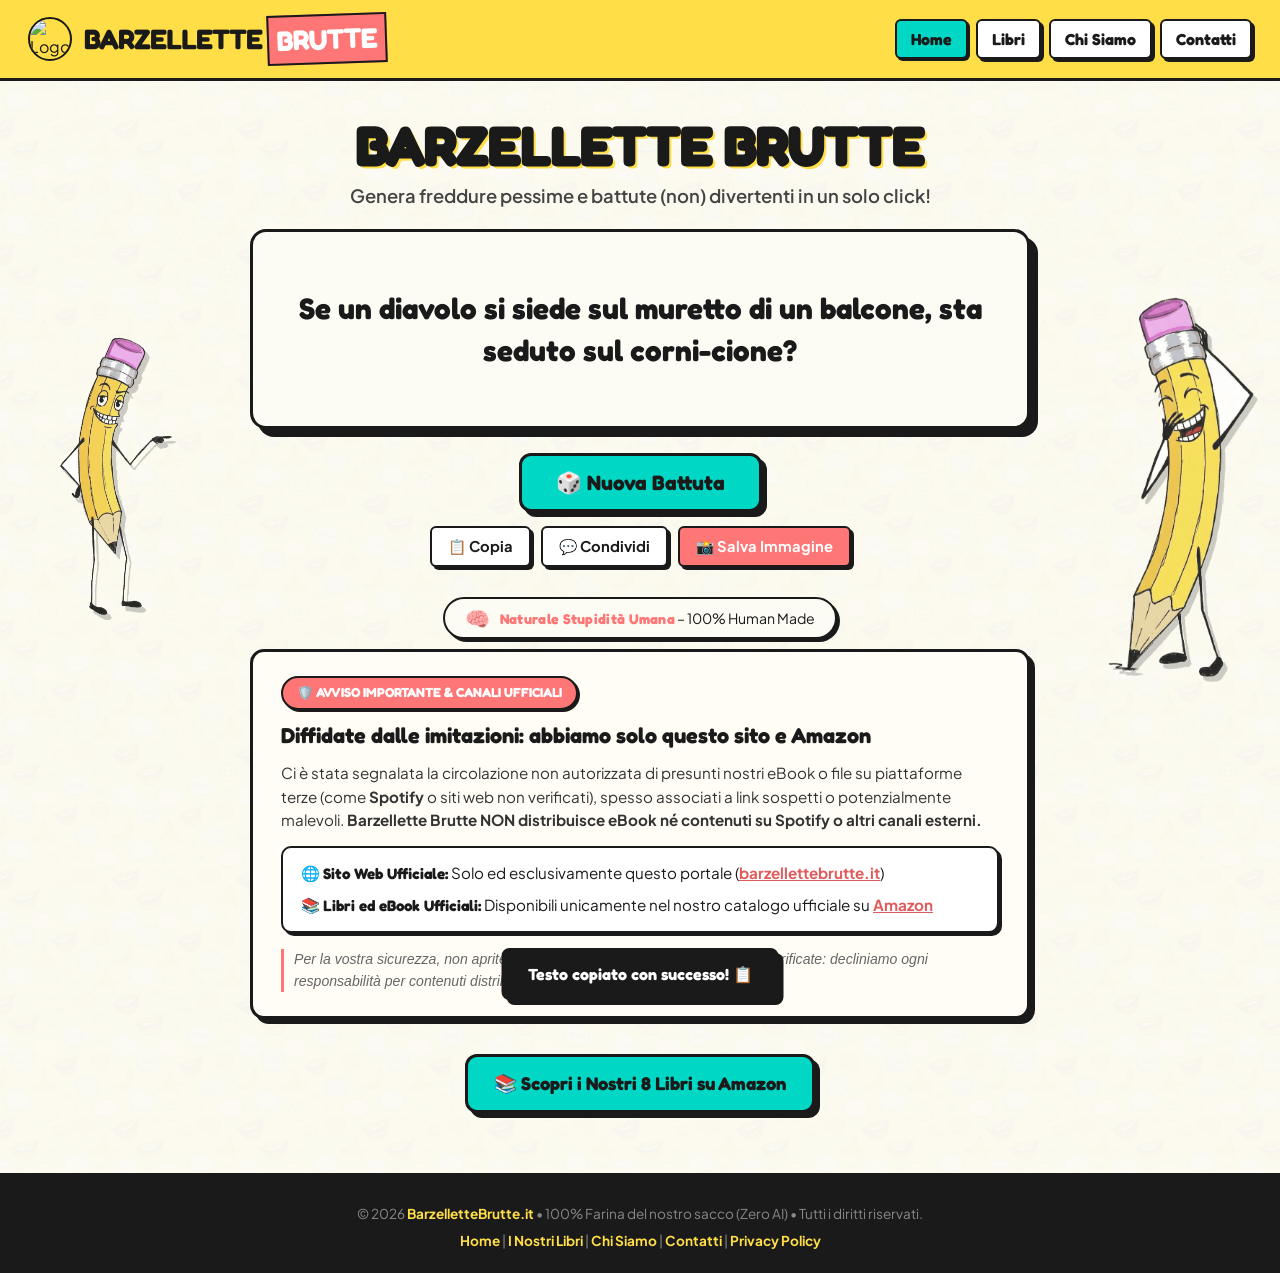
==== commit 400c865e: "No more ADS" ====
--- a/index.html
+++ b/index.html
@@ -9,9 +9,6 @@
     gtag('js', new Date());
     gtag('config', 'G-8D6NJQJT3Z');
     </script>
-
-    <!-- Google AdSense -->
-    <script async src="https://pagead2.googlesyndication.com/pagead/js/adsbygoogle.js?client=ca-pub-6988796355000399" crossorigin="anonymous"></script>
 
     <meta charset="UTF-8">
     <meta http-equiv="X-UA-Compatible" content="IE=edge">
@@ -60,44 +57,6 @@
           "name": "Barzellette Brutte",
           "url": "https://barzellettebrutte.it/",
           "logo": "https://barzellettebrutte.it/Logo.jpg"
-        },
-        {
-          "@type": "FAQPage",
-          "@id": "https://barzellettebrutte.it/#faq",
-          "mainEntity": [
-            {
-              "@type": "Question",
-              "name": "Cosa si intende per 'barzelletta brutta' o freddura?",
-              "acceptedAnswer": {
-                "@type": "Answer",
-                "text": "Una barzelletta brutta (o freddura) è una battuta comica basata su giochi di parole assurdi, doppi sensi imbarazzanti o finali deliberatamente anticlimatici. Non fa ridere per una trama complessa, ma per l'immediata reazione di rassegnazione e sorriso forzato che provoca."
-              }
-            },
-            {
-              "@type": "Question",
-              "name": "Le battute sul sito sono generate con l'Intelligenza Artificiale?",
-              "acceptedAnswer": {
-                "@type": "Answer",
-                "text": "Assolutamente no. Tutte le oltre 1.000 battute di Barzellette Brutte sono 100% artigianali, ideate e scritte da esseri umani in carne ed ossa. Rivendichiamo con orgoglio la nostra Naturale Stupidità Umana contro i testi generici dell'IA."
-              }
-            },
-            {
-              "@type": "Question",
-              "name": "Dove posso trovare tutti i libri ed eBook di Barzellette Brutte? Sono presenti su Spotify o altri siti?",
-              "acceptedAnswer": {
-                "@type": "Answer",
-                "text": "La collana ufficiale conta attualmente 8 volumi pubblicati ed è disponibile esclusivamente su Amazon in formato cartaceo copertina flessibile ed eBook Kindle. Barzellette Brutte NON distribuisce eBook né contenuti su Spotify o altri canali: gli unici canali ufficiali sono il sito barzellettebrutte.it e lo store Amazon."
-              }
-            },
-            {
-              "@type": "Question",
-              "name": "Posso inviare una mia freddura per i prossimi libri?",
-              "acceptedAnswer": {
-                "@type": "Answer",
-                "text": "Certamente! Puoi scriverci tramite la pagina Contatti inviando la tua battuta peggiore: le più votate e agghiaccianti vengono selezionate per i successivi volumi editoriali."
-              }
-            }
-          ]
         }
       ]
     }
@@ -170,157 +129,35 @@
             </div>
         </div>
 
-        <!-- Spazio Banner Pubblicitario (Piccolo e Non Invadente) -->
-        <div class="ad-banner-slot">
-            <span class="ad-label">Pubblicità</span>
-            <div class="ad-content-placeholder">
-                <!-- Annuncio Google AdSense Responsive -->
-                <ins class="adsbygoogle"
-                     style="display:block"
-                     data-ad-client="ca-pub-6988796355000399"
-                     data-ad-format="auto"
-                     data-full-width-responsive="true"></ins>
-                <script>
-                     (adsbygoogle = window.adsbygoogle || []).push({});
-                </script>
+        <!-- Banner Canali Ufficiali & Avviso Sicurezza -->
+        <section class="official-notice-banner">
+            <div class="notice-badge">
+                <span>🛡️ AVVISO IMPORTANTE &amp; CANALI UFFICIALI</span>
             </div>
+            <h3 class="notice-title">Diffidate dalle imitazioni: abbiamo solo questo sito e Amazon</h3>
+            <p class="notice-text">
+                Ci è stata segnalata la circolazione non autorizzata di presunti nostri eBook o file su piattaforme terze (come <strong>Spotify</strong> o siti web non verificati), spesso associati a link sospetti o potenzialmente malevoli.
+                <strong>Barzellette Brutte NON distribuisce eBook né contenuti su Spotify o altri canali esterni.</strong>
+            </p>
+            <div class="official-links-box">
+                <div class="official-link-row">
+                    <span>🌐 <strong>Sito Web Ufficiale:</strong> Solo ed esclusivamente questo portale (<a href="https://barzellettebrutte.it/">barzellettebrutte.it</a>)</span>
+                </div>
+                <div class="official-link-row">
+                    <span>📚 <strong>Libri ed eBook Ufficiali:</strong> Disponibili unicamente nel nostro catalogo ufficiale su <a href="libri.html">Amazon</a></span>
+                </div>
+            </div>
+            <p class="notice-warning-text">
+                Per la vostra sicurezza, non aprite link né scaricate file da fonti esterne non verificate: decliniamo ogni responsabilità per contenuti distribuiti al di fuori dei nostri canali ufficiali.
+            </p>
+        </section>
+
+        <!-- Rimando Rapido ai Libri -->
+        <div style="text-align: center; margin: 5px 0 25px 0;">
+            <a href="libri.html" class="btn btn-hero" style="font-size: 1.15rem; padding: 13px 26px; text-decoration: none;">
+                <span>📚 Scopri i Nostri 8 Libri su Amazon</span>
+            </a>
         </div>
-
-        <!-- Sezioni Editoriali e Testuali (Anti-Thin Content per SEO & AdSense) -->
-        <section class="editorial-container">
-
-            <!-- Scheda 1: L'Archivio e le Categorie -->
-            <article class="editorial-card">
-                <h2>📚 L'Archivio delle Barzellette Brutte</h2>
-                <p>Benvenuto nella riserva naturale dell'umorismo discutibile! Su <strong>BarzelletteBrutte.it</strong> abbiamo raccolto, catalogato e selezionato oltre 1.000 battute capaci di strappare un sorriso sincero o, più frequentemente, un gemito di sconforto. La nostra missione è semplice: celebrare l'arte della freddura rapida, dell'incomprensione semantica e del gioco di parole così terribile da risultare irresistibile.</p>
-                <p>Naviga tra i diversi stili di battute che compongono il nostro generatore:</p>
-
-                <div class="category-grid">
-                    <div class="category-box">
-                        <div class="category-box-title">⚡ Freddure Secche</div>
-                        <div class="category-box-desc">Battute fulminee in una sola riga. Nessun preambolo, nessun contesto: solo un impatto frontale con il gelo umoristico.</div>
-                    </div>
-                    <div class="category-box">
-                        <div class="category-box-title">👴 Dad Jokes &amp; Giochi di Parole</div>
-                        <div class="category-box-desc">Il classico umorismo da pranzo della domenica in famiglia. Doppi sensi ingenui e freddure linguistiche intramontabili.</div>
-                    </div>
-                    <div class="category-box">
-                        <div class="category-box-title">🐾 Animali &amp; Natura</div>
-                        <div class="category-box-desc">Cani parlanti, galli balneari e mucche con accessori improbabili. La zoologia rivisitata senza alcun senso biologico.</div>
-                    </div>
-                    <div class="category-box">
-                        <div class="category-box-title">🤦 Battute Tristi &amp; Cringe</div>
-                        <div class="category-box-desc">Quel genere di barzellette che ti costringono a fissare il vuoto riflettendo sulle scelte che ti hanno portato fin qui.</div>
-                    </div>
-                </div>
-            </article>
-
-            <!-- Scheda 2: Saggio Editoriale / Filosofia -->
-            <article class="editorial-card">
-                <h2>🧠 Perché le Barzellette Brutte Fanno Ridere? La Scienza del "Cringe"</h2>
-                <p>Ti sei mai chiesto perché una battuta oggettivamente sciocca, prevedibile o disarmante riesca a scatenare una risata più spontanea rispetto a una barzelletta sofisticata? La psicologia cognitiva e gli studi sulla comicità offrono spiegazioni affascinanti al riguardo.</p>
-                <p>Secondo la <strong>Teoria della Violazione Benigna</strong> (<em>Benign Violation Theory</em>), il cervello umano percepisce l'umorismo quando una situazione rompe una norma sociale o una regola logica (la violazione), ma lo fa in un contesto totalmente innocuo e privo di reale minaccia (la parte benigna). Nelle battute brutte, la violazione è linguistica: l'interlocutore si aspetta una risposta complessa e riceve invece un'incongruenza letterale o banale.</p>
-                <p>Questo fenomeno genera il cosiddetto <strong>effetto anticlimax</strong>: la tensione costruita dalla domanda crolla all'improvviso in modo così ingenuo che la nostra reazione naturale è un misto di sollievo, stupore e riso forzato. È la magia del <em>cringe</em> consapevole, dove ridiamo della battuta e contemporaneamente di chi ha avuto il coraggio di raccontarla.</p>
-                <p>Inoltre, a differenza di altre forme di comicità che si basano sullo scherno o su argomenti divisivi, le freddure e le <em>dad jokes</em> sono universali, pulite e adatte a qualsiasi pubblico: creano complicità istantanea senza mai offendere nessuno.</p>
-            </article>
-
-            <!-- Scheda 3: Domande Frequenti (FAQ) -->
-            <article id="faq" class="editorial-card">
-                <h2>❓ Domande Frequenti (FAQ)</h2>
-                
-                <div class="faq-grid">
-                    <div class="faq-item">
-                        <div class="faq-question">Cosa si intende per 'barzelletta brutta' o freddura?</div>
-                        <div class="faq-answer">Una barzelletta brutta (o freddura) è una battuta comica basata su giochi di parole assurdi, doppi sensi imbarazzanti o finali deliberatamente anticlimatici. Non fa ridere per una trama complessa, ma per l'immediata reazione di rassegnazione e sorriso forzato che provoca.</div>
-                    </div>
-                    <div class="faq-item">
-                        <div class="faq-question">Le battute sul sito sono generate con l'Intelligenza Artificiale?</div>
-                        <div class="faq-answer">Assolutamente no. Tutte le oltre 1.000 battute di Barzellette Brutte sono 100% artigianali, ideate e scritte da esseri umani in carne ed ossa. Rivendichiamo con orgoglio la nostra Naturale Stupidità Umana contro i testi generici dell'IA.</div>
-                    </div>
-                    <div class="faq-item">
-                        <div class="faq-question">Dove posso trovare tutti i libri ed eBook di Barzellette Brutte? Sono presenti su Spotify o altri siti?</div>
-                        <div class="faq-answer">La collana ufficiale conta attualmente 8 volumi ed è disponibile <strong>esclusivamente su Amazon</strong> in formato cartaceo ed eBook Kindle (consultabile nella nostra <a href="libri.html">sezione Libri</a>). Barzellette Brutte <strong>NON distribuisce contenuti su Spotify né su altri canali</strong>: gli unici canali ufficiali sono questo sito (barzellettebrutte.it) e Amazon. Diffidate da qualsiasi link o file esterno!</div>
-                    </div>
-                    <div class="faq-item">
-                        <div class="faq-question">Posso inviare una mia freddura per i prossimi libri?</div>
-                        <div class="faq-answer">Certamente! Puoi scriverci tramite la pagina <a href="contatti.html">Contatti</a> inviando la tua battuta peggiore: le più votate e agghiaccianti vengono selezionate per i successivi volumi editoriali.</div>
-                    </div>
-                </div>
-            </article>
-
-            <!-- Scheda Avviso: Canali Ufficiali & Sicurezza -->
-            <article class="official-notice-banner">
-                <div class="notice-badge">
-                    <span>🛡️ AVVISO IMPORTANTE &amp; CANALI UFFICIALI</span>
-                </div>
-                <h3 class="notice-title">Diffidate dalle imitazioni: abbiamo solo il sito e Amazon</h3>
-                <p class="notice-text">
-                    Ci è stata segnalata la circolazione non autorizzata di presunti nostri eBook o file su piattaforme terze (come <strong>Spotify</strong> o siti web esterni non verificati), spesso associati a link sospetti o potenzialmente malevoli.
-                    <strong>Barzellette Brutte NON distribuisce eBook né contenuti su Spotify o altri canali esterni.</strong>
-                </p>
-                <div class="official-links-box">
-                    <div class="official-link-row">
-                        <span>🌐 <strong>Sito Web Ufficiale:</strong> Solo ed esclusivamente questo portale (<a href="https://barzellettebrutte.it/">barzellettebrutte.it</a>)</span>
-                    </div>
-                    <div class="official-link-row">
-                        <span>📚 <strong>Libri ed eBook Ufficiali:</strong> Disponibili unicamente nel nostro catalogo ufficiale su <a href="libri.html">Amazon</a></span>
-                    </div>
-                </div>
-                <p class="notice-warning-text">
-                    Per la vostra sicurezza, non aprite link né scaricate file da fonti esterne non verificate: decliniamo ogni responsabilità per contenuti distribuiti al di fuori dei nostri canali ufficiali.
-                </p>
-            </article>
-
-            <!-- Scheda 4: Top 10 Freddure Storiche (Gran Finale) -->
-            <article class="editorial-card">
-                <h2>🏆 La Top 10 delle Freddure Più Agghiaccianti</h2>
-                <p>Se non hai tempo di cliccare il generatore o desideri un compendio istantaneo per congelare una conversazione, ecco 10 capisaldi dell'umorismo freddo tratti dalla nostra raccolta ufficiale:</p>
-
-                <div class="top-jokes-list">
-                    <div class="static-joke-item">
-                        <span class="static-joke-text">1. "Il fantasma di un musicista è uno splettro?"</span>
-                        <span class="static-joke-note">Apparizioni spettrali a tempo di rock.</span>
-                    </div>
-                    <div class="static-joke-item">
-                        <span class="static-joke-text">2. "Cosa usano i puledri per farsi una foto? Il cavalletto."</span>
-                        <span class="static-joke-note">Fotografia equina d'alta scuola.</span>
-                    </div>
-                    <div class="static-joke-item">
-                        <span class="static-joke-text">3. "Quale disciplina unisce la matematica alla letteratura? L'aritmetrica."</span>
-                        <span class="static-joke-note">Poesia computazionale per studenti disperati.</span>
-                    </div>
-                    <div class="static-joke-item">
-                        <span class="static-joke-text">4. "I capi degli arcieri erano mon-archi?"</span>
-                        <span class="static-joke-note">Sovrani medievali a lunga gittata.</span>
-                    </div>
-                    <div class="static-joke-item">
-                        <span class="static-joke-text">5. "Come si difendono gli asini? Con la mu-raglia."</span>
-                        <span class="static-joke-note">Fortificazioni e ingegneria militare asinina.</span>
-                    </div>
-                    <div class="static-joke-item">
-                        <span class="static-joke-text">6. "Che musica ascoltano i bracconieri? La trap-pola."</span>
-                        <span class="static-joke-note">Hit parade venatoria con bassi pesanti.</span>
-                    </div>
-                    <div class="static-joke-item">
-                        <span class="static-joke-text">7. "Cosa indossano i chirurghi quando in sala operatoria bisogna mantenere un certo stile? Gli eleguanti."</span>
-                        <span class="static-joke-note">Chirurgia d'alta moda e classe in corsia.</span>
-                    </div>
-                    <div class="static-joke-item">
-                        <span class="static-joke-text">8. "Lo strumento preferito dai tacchini? La fesa-rmonica."</span>
-                        <span class="static-joke-note">Folklore gastronomico da brividi.</span>
-                    </div>
-                    <div class="static-joke-item">
-                        <span class="static-joke-text">9. "Un integratore poco intelligente è creatino?"</span>
-                        <span class="static-joke-note">Bodybuilding e biochimica discutibile.</span>
-                    </div>
-                    <div class="static-joke-item">
-                        <span class="static-joke-text">10. "Cosa si fa per pranzo un postino? La posta al sugo."</span>
-                        <span class="static-joke-note">Cucina tradizionale recapitata a domicilio.</span>
-                    </div>
-                </div>
-            </article>
-
-        </section>
 
     </main>
 
